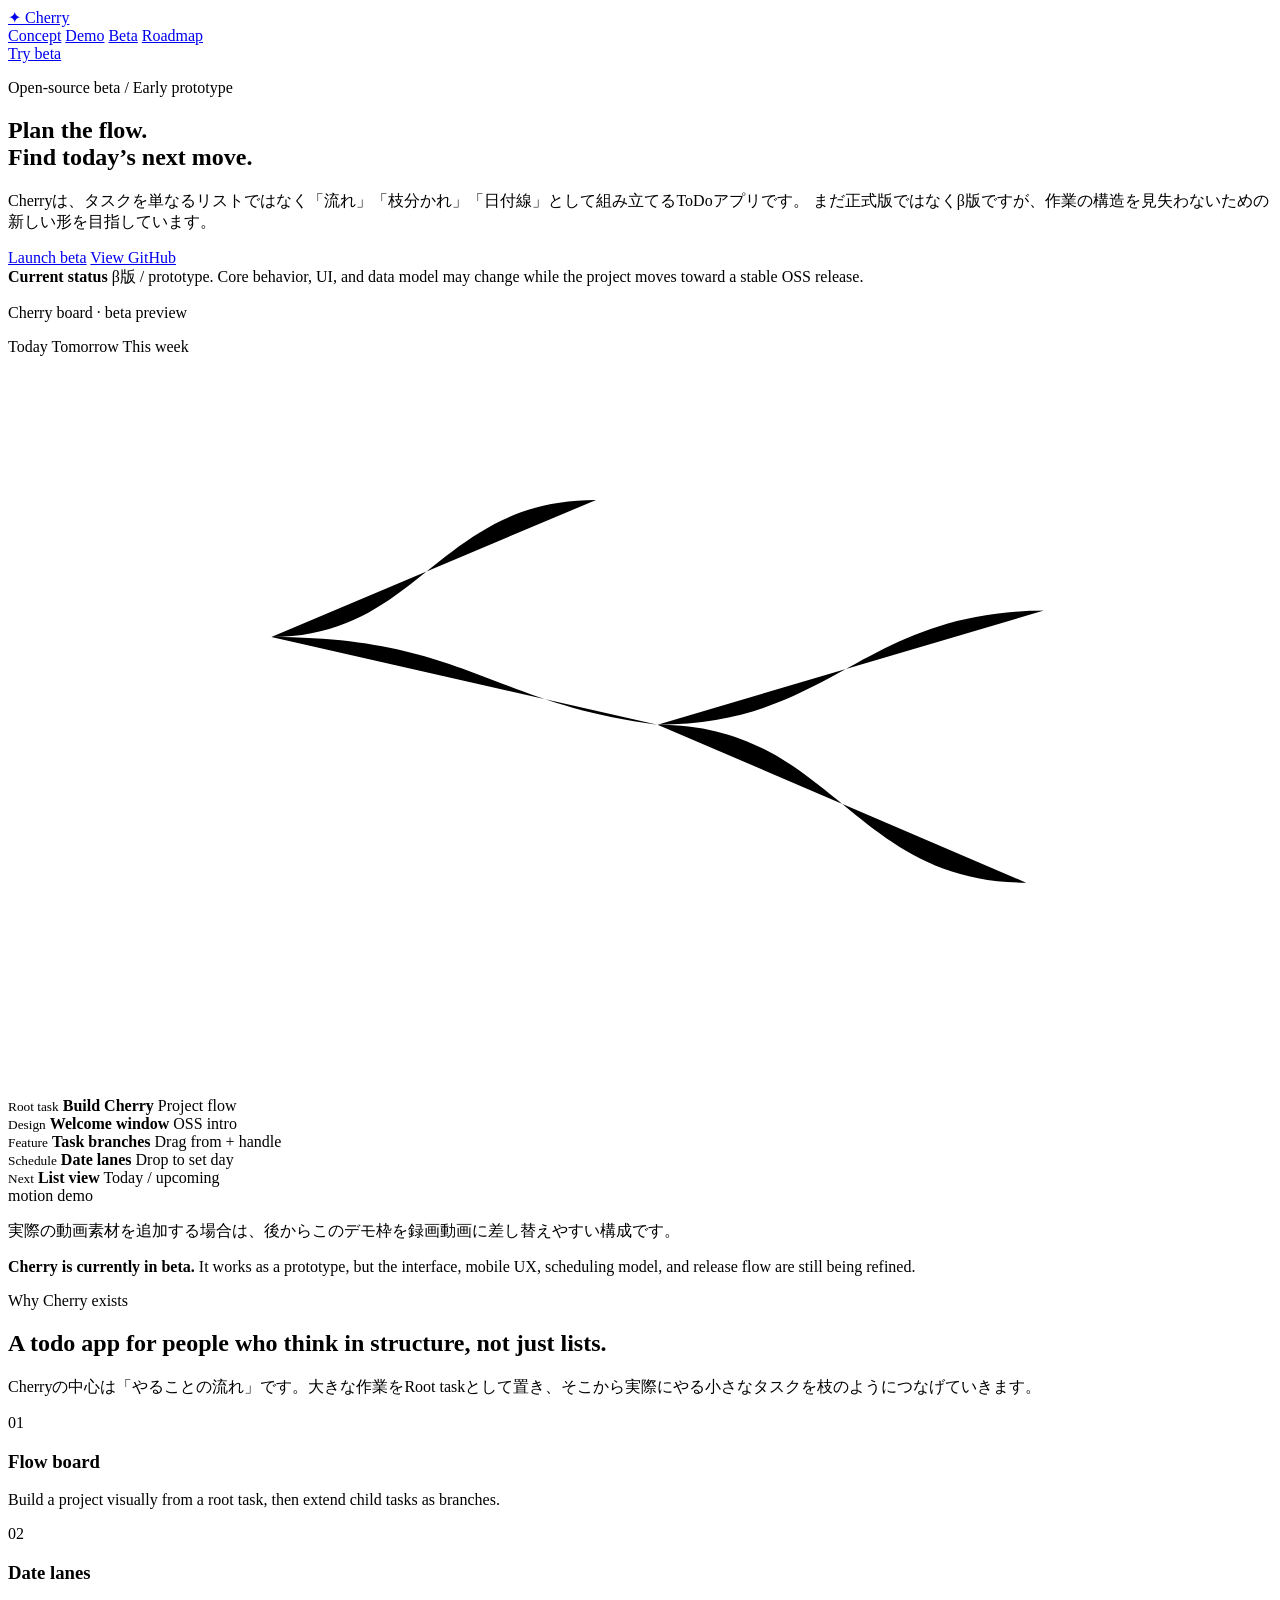
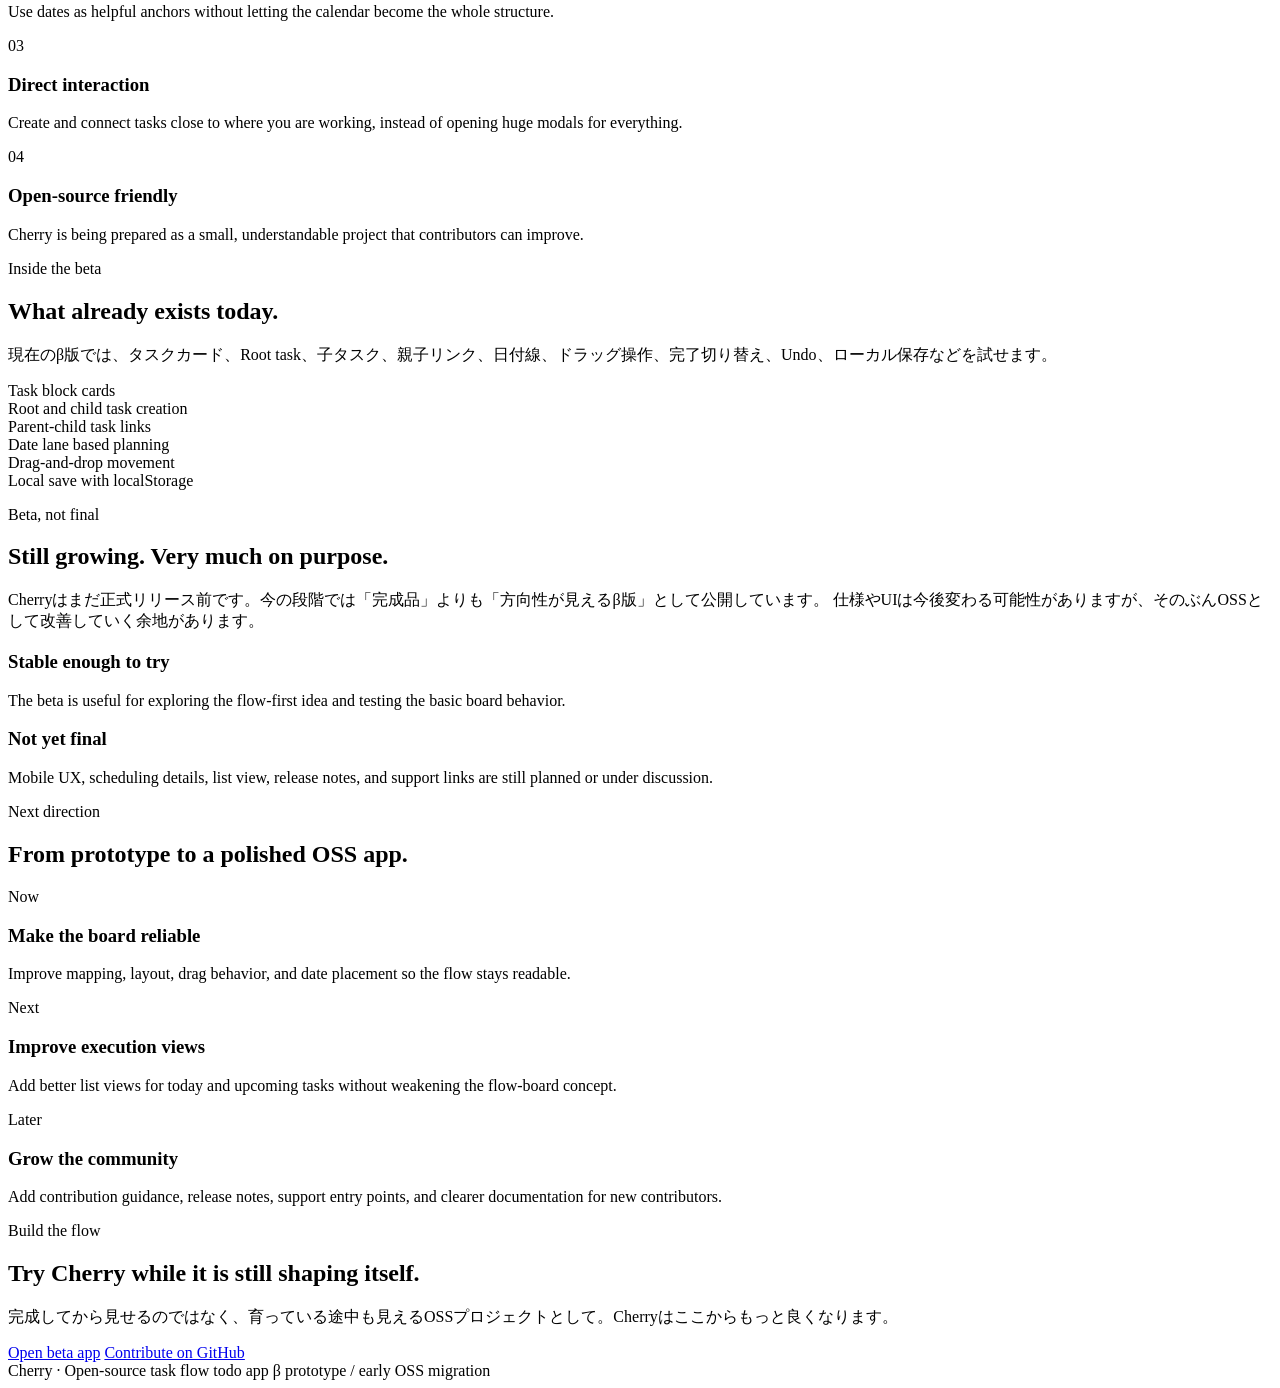
==== index.html @ 1b9fe9b5 "Add Cherry landing page" ====
<!doctype html>
<html lang="en">
  <head>
    <meta charset="utf-8" />
    <meta name="viewport" content="width=device-width, initial-scale=1" />
    <title>Cherry — Flow-first task planning</title>
    <meta
      name="description"
      content="Cherry is an open-source beta task flow todo app for organizing tasks as flows, branches, and schedules."
    />
    <meta name="theme-color" content="#0d0710" />
    <meta property="og:title" content="Cherry — Flow-first task planning" />
    <meta
      property="og:description"
      content="Build the flow of tasks, then find what to do today. Cherry is currently available as a beta prototype."
    />
    <meta property="og:type" content="website" />
    <link rel="preconnect" href="https://fonts.googleapis.com" />
    <link rel="preconnect" href="https://fonts.gstatic.com" crossorigin />
    <link
      href="https://fonts.googleapis.com/css2?family=Inter:wght@400;500;600;700;800&family=Noto+Sans+JP:wght@400;500;700;800&display=swap"
      rel="stylesheet"
    />
    <link rel="stylesheet" href="./styles.css" />
  </head>
  <body>
    <div class="site-shell">
      <div class="noise" aria-hidden="true"></div>
      <header class="site-header" data-header>
        <a class="brand" href="#top" aria-label="Cherry home">
          <span class="brand-mark" aria-hidden="true">✦</span>
          <span>Cherry</span>
        </a>
        <nav class="nav-links" aria-label="Primary navigation">
          <a href="#concept">Concept</a>
          <a href="#demo">Demo</a>
          <a href="#beta">Beta</a>
          <a href="#roadmap">Roadmap</a>
        </nav>
        <a class="header-cta" href="https://fugu0141.github.io/Cherry-ToDo/">Try beta</a>
      </header>

      <main id="top">
        <section class="hero section-grid" aria-labelledby="hero-title">
          <div class="hero-copy reveal">
            <p class="eyebrow"><span></span> Open-source beta / Early prototype</p>
            <h1 id="hero-title">Plan the flow.<br />Find today’s next move.</h1>
            <p class="hero-lead jp">
              Cherryは、タスクを単なるリストではなく「流れ」「枝分かれ」「日付線」として組み立てるToDoアプリです。
              まだ正式版ではなくβ版ですが、作業の構造を見失わないための新しい形を目指しています。
            </p>
            <div class="hero-actions">
              <a class="button primary" href="https://fugu0141.github.io/Cherry-ToDo/">Launch beta</a>
              <a class="button secondary" href="https://github.com/Fugu0141/Cherry-ToDo">View GitHub</a>
            </div>
            <div class="status-card" role="note">
              <strong>Current status</strong>
              <span>β版 / prototype. Core behavior, UI, and data model may change while the project moves toward a stable OSS release.</span>
            </div>
          </div>

          <div class="hero-visual reveal" id="demo" aria-label="Animated Cherry product demo preview">
            <div class="video-frame">
              <div class="frame-topbar">
                <span></span><span></span><span></span>
                <p>Cherry board · beta preview</p>
              </div>
              <div class="flow-canvas">
                <div class="date-lanes" aria-hidden="true">
                  <span>Today</span>
                  <span>Tomorrow</span>
                  <span>This week</span>
                </div>
                <svg class="branches" viewBox="0 0 720 420" aria-hidden="true">
                  <path class="branch branch-a" d="M150 160 C235 160 245 82 335 82" />
                  <path class="branch branch-b" d="M150 160 C260 160 275 198 370 210" />
                  <path class="branch branch-c" d="M370 210 C470 210 480 300 580 300" />
                  <path class="branch branch-d" d="M370 210 C470 210 485 146 590 145" />
                </svg>
                <article class="task-card root-card card-1">
                  <small>Root task</small>
                  <strong>Build Cherry</strong>
                  <span>Project flow</span>
                </article>
                <article class="task-card card-2">
                  <small>Design</small>
                  <strong>Welcome window</strong>
                  <span>OSS intro</span>
                </article>
                <article class="task-card card-3 is-active">
                  <small>Feature</small>
                  <strong>Task branches</strong>
                  <span>Drag from + handle</span>
                </article>
                <article class="task-card card-4">
                  <small>Schedule</small>
                  <strong>Date lanes</strong>
                  <span>Drop to set day</span>
                </article>
                <article class="task-card card-5">
                  <small>Next</small>
                  <strong>List view</strong>
                  <span>Today / upcoming</span>
                </article>
                <div class="cursor-dot" aria-hidden="true"></div>
                <div class="demo-badge">motion demo</div>
              </div>
            </div>
            <p class="visual-caption jp">
              実際の動画素材を追加する場合は、後からこのデモ枠を録画動画に差し替えやすい構成です。
            </p>
          </div>
        </section>

        <section class="beta-strip reveal" aria-label="Beta notice">
          <strong>Cherry is currently in beta.</strong>
          <span>
            It works as a prototype, but the interface, mobile UX, scheduling model, and release flow are still being refined.
          </span>
        </section>

        <section class="section-block" id="concept" aria-labelledby="concept-title">
          <div class="section-heading reveal">
            <p class="eyebrow"><span></span> Why Cherry exists</p>
            <h2 id="concept-title">A todo app for people who think in structure, not just lists.</h2>
            <p class="jp">
              Cherryの中心は「やることの流れ」です。大きな作業をRoot taskとして置き、そこから実際にやる小さなタスクを枝のようにつなげていきます。
            </p>
          </div>
          <div class="feature-grid">
            <article class="feature-card reveal">
              <div class="feature-icon">01</div>
              <h3>Flow board</h3>
              <p>Build a project visually from a root task, then extend child tasks as branches.</p>
            </article>
            <article class="feature-card reveal">
              <div class="feature-icon">02</div>
              <h3>Date lanes</h3>
              <p>Use dates as helpful anchors without letting the calendar become the whole structure.</p>
            </article>
            <article class="feature-card reveal">
              <div class="feature-icon">03</div>
              <h3>Direct interaction</h3>
              <p>Create and connect tasks close to where you are working, instead of opening huge modals for everything.</p>
            </article>
            <article class="feature-card reveal">
              <div class="feature-icon">04</div>
              <h3>Open-source friendly</h3>
              <p>Cherry is being prepared as a small, understandable project that contributors can improve.</p>
            </article>
          </div>
        </section>

        <section class="split-section section-block" aria-labelledby="inside-title">
          <div class="section-heading reveal">
            <p class="eyebrow"><span></span> Inside the beta</p>
            <h2 id="inside-title">What already exists today.</h2>
            <p class="jp">
              現在のβ版では、タスクカード、Root task、子タスク、親子リンク、日付線、ドラッグ操作、完了切り替え、Undo、ローカル保存などを試せます。
            </p>
          </div>
          <div class="capability-list reveal">
            <div><span></span> Task block cards</div>
            <div><span></span> Root and child task creation</div>
            <div><span></span> Parent-child task links</div>
            <div><span></span> Date lane based planning</div>
            <div><span></span> Drag-and-drop movement</div>
            <div><span></span> Local save with localStorage</div>
          </div>
        </section>

        <section class="beta-section section-block" id="beta" aria-labelledby="beta-title">
          <div class="beta-panel reveal">
            <p class="eyebrow"><span></span> Beta, not final</p>
            <h2 id="beta-title">Still growing. Very much on purpose.</h2>
            <p class="jp">
              Cherryはまだ正式リリース前です。今の段階では「完成品」よりも「方向性が見えるβ版」として公開しています。
              仕様やUIは今後変わる可能性がありますが、そのぶんOSSとして改善していく余地があります。
            </p>
          </div>
          <div class="beta-notes">
            <article class="note-card reveal">
              <h3>Stable enough to try</h3>
              <p>The beta is useful for exploring the flow-first idea and testing the basic board behavior.</p>
            </article>
            <article class="note-card reveal">
              <h3>Not yet final</h3>
              <p>Mobile UX, scheduling details, list view, release notes, and support links are still planned or under discussion.</p>
            </article>
          </div>
        </section>

        <section class="roadmap section-block" id="roadmap" aria-labelledby="roadmap-title">
          <div class="section-heading reveal">
            <p class="eyebrow"><span></span> Next direction</p>
            <h2 id="roadmap-title">From prototype to a polished OSS app.</h2>
          </div>
          <div class="timeline reveal">
            <div class="timeline-item">
              <span>Now</span>
              <h3>Make the board reliable</h3>
              <p>Improve mapping, layout, drag behavior, and date placement so the flow stays readable.</p>
            </div>
            <div class="timeline-item">
              <span>Next</span>
              <h3>Improve execution views</h3>
              <p>Add better list views for today and upcoming tasks without weakening the flow-board concept.</p>
            </div>
            <div class="timeline-item">
              <span>Later</span>
              <h3>Grow the community</h3>
              <p>Add contribution guidance, release notes, support entry points, and clearer documentation for new contributors.</p>
            </div>
          </div>
        </section>

        <section class="final-cta reveal" aria-labelledby="final-title">
          <p class="eyebrow"><span></span> Build the flow</p>
          <h2 id="final-title">Try Cherry while it is still shaping itself.</h2>
          <p class="jp">
            完成してから見せるのではなく、育っている途中も見えるOSSプロジェクトとして。Cherryはここからもっと良くなります。
          </p>
          <div class="hero-actions centered">
            <a class="button primary" href="https://fugu0141.github.io/Cherry-ToDo/">Open beta app</a>
            <a class="button secondary" href="https://github.com/Fugu0141/Cherry-ToDo">Contribute on GitHub</a>
          </div>
        </section>
      </main>

      <footer class="site-footer">
        <span>Cherry · Open-source task flow todo app</span>
        <span>β prototype / early OSS migration</span>
      </footer>
    </div>
    <script src="./script.js"></script>
  </body>
</html>
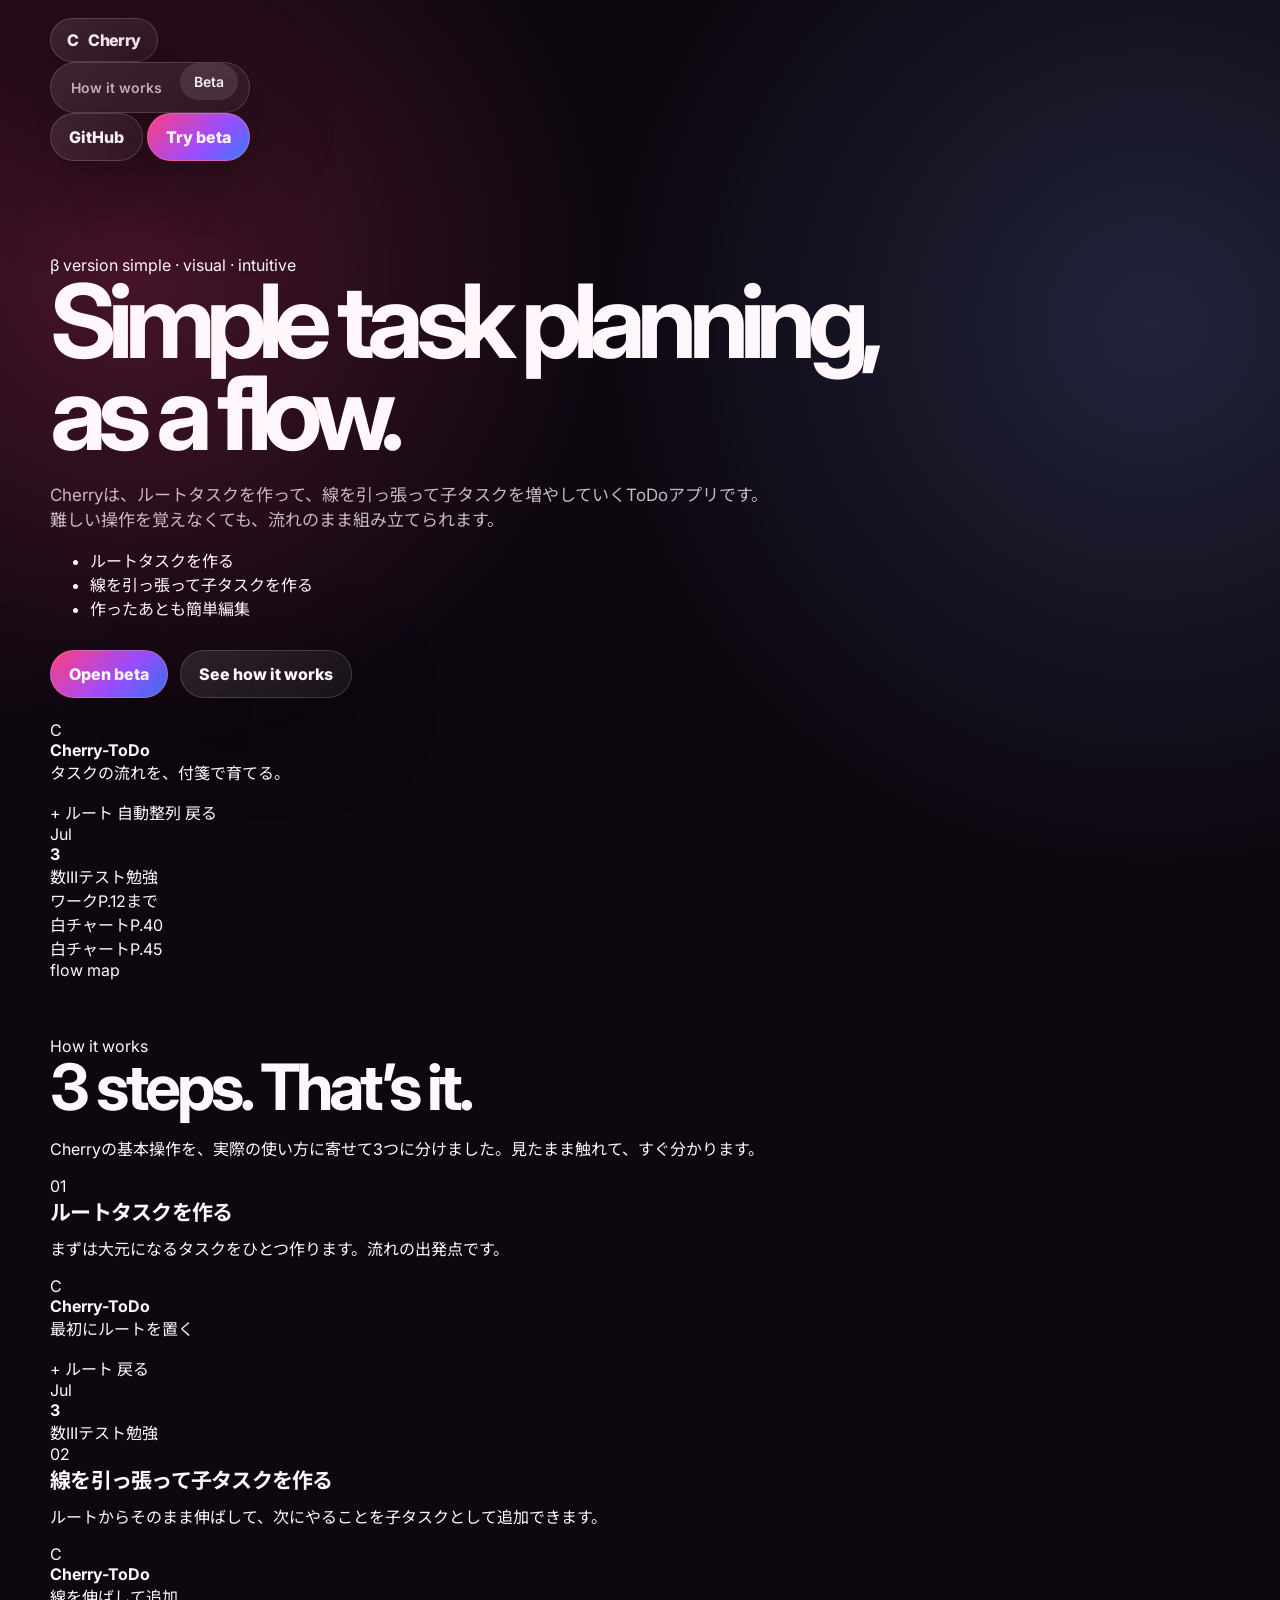
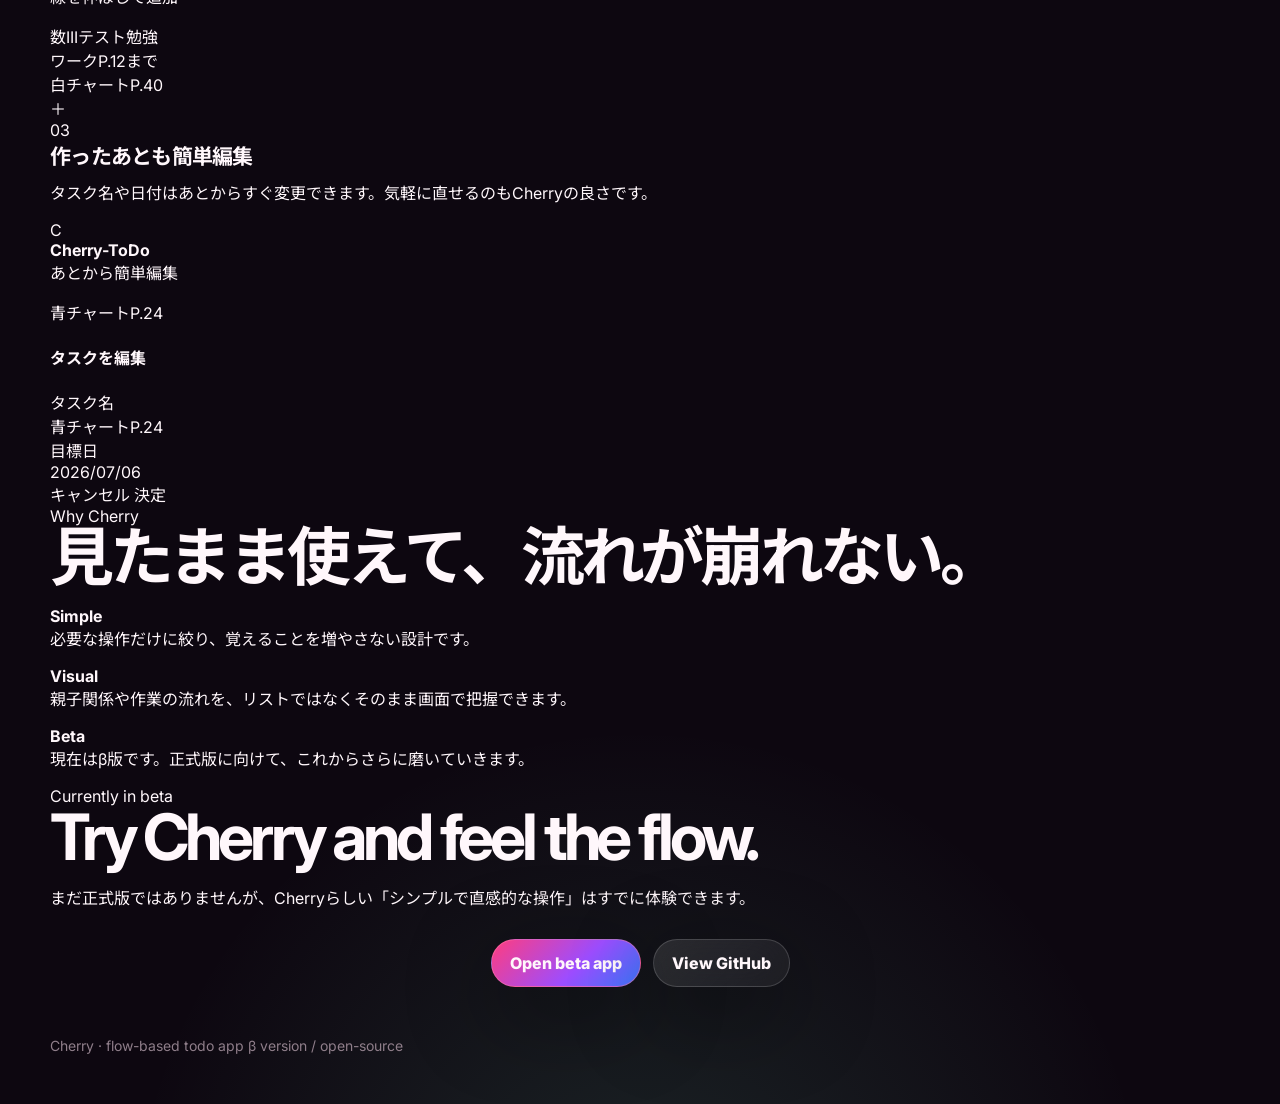
==== commit 8636a347: "Simplify Cherry landing page" ====
--- a/index.html
+++ b/index.html
@@ -1,18 +1,18 @@
 <!doctype html>
-<html lang="en">
+<html lang="ja">
   <head>
     <meta charset="utf-8" />
     <meta name="viewport" content="width=device-width, initial-scale=1" />
-    <title>Cherry — Flow-first task planning</title>
+    <title>Cherry — Simple flow-based todo</title>
     <meta
       name="description"
-      content="Cherry is an open-source beta task flow todo app for organizing tasks as flows, branches, and schedules."
+      content="Cherryは、ルートタスクから線を伸ばして子タスクを作れる、シンプルで直感的なフロー型ToDoアプリです。現在はβ版です。"
     />
-    <meta name="theme-color" content="#0d0710" />
-    <meta property="og:title" content="Cherry — Flow-first task planning" />
+    <meta name="theme-color" content="#f6f7fb" />
+    <meta property="og:title" content="Cherry — Simple flow-based todo" />
     <meta
       property="og:description"
-      content="Build the flow of tasks, then find what to do today. Cherry is currently available as a beta prototype."
+      content="Create a root task, pull a line to add child tasks, and edit everything easily. Cherry is currently in beta."
     />
     <meta property="og:type" content="website" />
     <link rel="preconnect" href="https://fonts.googleapis.com" />
@@ -24,214 +24,265 @@
     <link rel="stylesheet" href="./styles.css" />
   </head>
   <body>
-    <div class="site-shell">
-      <div class="noise" aria-hidden="true"></div>
-      <header class="site-header" data-header>
+    <header class="site-header" data-header>
+      <div class="container header-inner">
         <a class="brand" href="#top" aria-label="Cherry home">
-          <span class="brand-mark" aria-hidden="true">✦</span>
+          <span class="brand-icon">C</span>
           <span>Cherry</span>
         </a>
         <nav class="nav-links" aria-label="Primary navigation">
-          <a href="#concept">Concept</a>
-          <a href="#demo">Demo</a>
+          <a href="#how">How it works</a>
           <a href="#beta">Beta</a>
-          <a href="#roadmap">Roadmap</a>
         </nav>
-        <a class="header-cta" href="https://fugu0141.github.io/Cherry-ToDo/">Try beta</a>
-      </header>
-
-      <main id="top">
-        <section class="hero section-grid" aria-labelledby="hero-title">
+        <div class="header-actions">
+          <a class="button ghost small" href="https://github.com/Fugu0141/Cherry-ToDo">GitHub</a>
+          <a class="button primary small" href="https://fugu0141.github.io/Cherry-ToDo/">Try beta</a>
+        </div>
+      </div>
+    </header>
+
+    <main id="top">
+      <section class="hero">
+        <div class="container hero-grid">
           <div class="hero-copy reveal">
-            <p class="eyebrow"><span></span> Open-source beta / Early prototype</p>
-            <h1 id="hero-title">Plan the flow.<br />Find today’s next move.</h1>
-            <p class="hero-lead jp">
-              Cherryは、タスクを単なるリストではなく「流れ」「枝分かれ」「日付線」として組み立てるToDoアプリです。
-              まだ正式版ではなくβ版ですが、作業の構造を見失わないための新しい形を目指しています。
+            <div class="eyebrow-row">
+              <span class="pill beta-pill">β version</span>
+              <span class="eyebrow-text">simple · visual · intuitive</span>
+            </div>
+            <h1>Simple task planning,<br />as a flow.</h1>
+            <p class="hero-lead">
+              Cherryは、ルートタスクを作って、線を引っ張って子タスクを増やしていくToDoアプリです。<br />
+              難しい操作を覚えなくても、流れのまま組み立てられます。
             </p>
+            <ul class="hero-points">
+              <li>ルートタスクを作る</li>
+              <li>線を引っ張って子タスクを作る</li>
+              <li>作ったあとも簡単編集</li>
+            </ul>
             <div class="hero-actions">
-              <a class="button primary" href="https://fugu0141.github.io/Cherry-ToDo/">Launch beta</a>
-              <a class="button secondary" href="https://github.com/Fugu0141/Cherry-ToDo">View GitHub</a>
-            </div>
-            <div class="status-card" role="note">
-              <strong>Current status</strong>
-              <span>β版 / prototype. Core behavior, UI, and data model may change while the project moves toward a stable OSS release.</span>
-            </div>
-          </div>
-
-          <div class="hero-visual reveal" id="demo" aria-label="Animated Cherry product demo preview">
-            <div class="video-frame">
-              <div class="frame-topbar">
-                <span></span><span></span><span></span>
-                <p>Cherry board · beta preview</p>
-              </div>
-              <div class="flow-canvas">
-                <div class="date-lanes" aria-hidden="true">
-                  <span>Today</span>
-                  <span>Tomorrow</span>
-                  <span>This week</span>
-                </div>
-                <svg class="branches" viewBox="0 0 720 420" aria-hidden="true">
-                  <path class="branch branch-a" d="M150 160 C235 160 245 82 335 82" />
-                  <path class="branch branch-b" d="M150 160 C260 160 275 198 370 210" />
-                  <path class="branch branch-c" d="M370 210 C470 210 480 300 580 300" />
-                  <path class="branch branch-d" d="M370 210 C470 210 485 146 590 145" />
-                </svg>
-                <article class="task-card root-card card-1">
-                  <small>Root task</small>
-                  <strong>Build Cherry</strong>
-                  <span>Project flow</span>
-                </article>
-                <article class="task-card card-2">
-                  <small>Design</small>
-                  <strong>Welcome window</strong>
-                  <span>OSS intro</span>
-                </article>
-                <article class="task-card card-3 is-active">
-                  <small>Feature</small>
-                  <strong>Task branches</strong>
-                  <span>Drag from + handle</span>
-                </article>
-                <article class="task-card card-4">
-                  <small>Schedule</small>
-                  <strong>Date lanes</strong>
-                  <span>Drop to set day</span>
-                </article>
-                <article class="task-card card-5">
-                  <small>Next</small>
-                  <strong>List view</strong>
-                  <span>Today / upcoming</span>
-                </article>
-                <div class="cursor-dot" aria-hidden="true"></div>
-                <div class="demo-badge">motion demo</div>
-              </div>
-            </div>
-            <p class="visual-caption jp">
-              実際の動画素材を追加する場合は、後からこのデモ枠を録画動画に差し替えやすい構成です。
+              <a class="button primary" href="https://fugu0141.github.io/Cherry-ToDo/">Open beta</a>
+              <a class="button ghost" href="#how">See how it works</a>
+            </div>
+          </div>
+
+          <div class="hero-preview reveal">
+            <div class="phone phone-large">
+              <div class="app-window">
+                <div class="app-head">
+                  <div class="app-title">
+                    <span class="app-icon">C</span>
+                    <div>
+                      <strong>Cherry-ToDo</strong>
+                      <p>タスクの流れを、付箋で育てる。</p>
+                    </div>
+                  </div>
+                  <div class="chip-row">
+                    <span class="chip">+ ルート</span>
+                    <span class="chip">自動整列</span>
+                    <span class="chip">戻る</span>
+                  </div>
+                </div>
+                <div class="board board-hero">
+                  <div class="day-tag">Jul<br /><strong>3</strong></div>
+                  <div class="lane lane-top"></div>
+                  <div class="lane lane-bottom"></div>
+                  <div class="task root-task task-a">
+                    <span class="bar"></span>
+                    <span class="label">数IIIテスト勉強</span>
+                  </div>
+                  <div class="task task-b">
+                    <span class="bar"></span>
+                    <span class="label">ワークP.12まで</span>
+                  </div>
+                  <div class="task task-c">
+                    <span class="label">白チャートP.40</span>
+                  </div>
+                  <div class="task task-d">
+                    <span class="label">白チャートP.45</span>
+                  </div>
+                  <div class="connector connector-main"></div>
+                  <div class="connector connector-branch"></div>
+                  <div class="mini-map">flow map</div>
+                </div>
+              </div>
+            </div>
+          </div>
+        </div>
+      </section>
+
+      <section class="steps" id="how">
+        <div class="container">
+          <div class="section-head reveal">
+            <span class="section-kicker">How it works</span>
+            <h2>3 steps. That’s it.</h2>
+            <p>
+              Cherryの基本操作を、実際の使い方に寄せて3つに分けました。見たまま触れて、すぐ分かります。
             </p>
           </div>
-        </section>
-
-        <section class="beta-strip reveal" aria-label="Beta notice">
-          <strong>Cherry is currently in beta.</strong>
-          <span>
-            It works as a prototype, but the interface, mobile UX, scheduling model, and release flow are still being refined.
-          </span>
-        </section>
-
-        <section class="section-block" id="concept" aria-labelledby="concept-title">
-          <div class="section-heading reveal">
-            <p class="eyebrow"><span></span> Why Cherry exists</p>
-            <h2 id="concept-title">A todo app for people who think in structure, not just lists.</h2>
-            <p class="jp">
-              Cherryの中心は「やることの流れ」です。大きな作業をRoot taskとして置き、そこから実際にやる小さなタスクを枝のようにつなげていきます。
+
+          <div class="step-grid">
+            <article class="step-card reveal">
+              <div class="step-meta">
+                <span class="step-number">01</span>
+                <h3>ルートタスクを作る</h3>
+                <p>まずは大元になるタスクをひとつ作ります。流れの出発点です。</p>
+              </div>
+              <div class="phone step-phone">
+                <div class="app-window">
+                  <div class="app-head compact">
+                    <div class="app-title small">
+                      <span class="app-icon">C</span>
+                      <div>
+                        <strong>Cherry-ToDo</strong>
+                        <p>最初にルートを置く</p>
+                      </div>
+                    </div>
+                    <div class="chip-row two">
+                      <span class="chip strong">+ ルート</span>
+                      <span class="chip">戻る</span>
+                    </div>
+                  </div>
+                  <div class="board board-step board-step-1">
+                    <div class="day-tag">Jul<br /><strong>3</strong></div>
+                    <div class="lane lane-top"></div>
+                    <div class="task root-task center-task">
+                      <span class="bar"></span>
+                      <span class="label">数IIIテスト勉強</span>
+                    </div>
+                  </div>
+                </div>
+              </div>
+            </article>
+
+            <article class="step-card reveal">
+              <div class="step-meta">
+                <span class="step-number">02</span>
+                <h3>線を引っ張って子タスクを作る</h3>
+                <p>ルートからそのまま伸ばして、次にやることを子タスクとして追加できます。</p>
+              </div>
+              <div class="phone step-phone">
+                <div class="app-window">
+                  <div class="app-head compact">
+                    <div class="app-title small">
+                      <span class="app-icon">C</span>
+                      <div>
+                        <strong>Cherry-ToDo</strong>
+                        <p>線を伸ばして追加</p>
+                      </div>
+                    </div>
+                  </div>
+                  <div class="board board-step board-step-2">
+                    <div class="lane lane-top"></div>
+                    <div class="lane lane-bottom"></div>
+                    <div class="task root-task root-left">
+                      <span class="bar"></span>
+                      <span class="label">数IIIテスト勉強</span>
+                    </div>
+                    <div class="task child-mid">
+                      <span class="bar"></span>
+                      <span class="label">ワークP.12まで</span>
+                    </div>
+                    <div class="task child-right">
+                      <span class="label">白チャートP.40</span>
+                    </div>
+                    <div class="connector drag-line"></div>
+                    <div class="connector child-line"></div>
+                    <span class="floating-plus">＋</span>
+                  </div>
+                </div>
+              </div>
+            </article>
+
+            <article class="step-card reveal">
+              <div class="step-meta">
+                <span class="step-number">03</span>
+                <h3>作ったあとも簡単編集</h3>
+                <p>タスク名や日付はあとからすぐ変更できます。気軽に直せるのもCherryの良さです。</p>
+              </div>
+              <div class="phone step-phone">
+                <div class="app-window">
+                  <div class="app-head compact">
+                    <div class="app-title small">
+                      <span class="app-icon">C</span>
+                      <div>
+                        <strong>Cherry-ToDo</strong>
+                        <p>あとから簡単編集</p>
+                      </div>
+                    </div>
+                  </div>
+                  <div class="board board-step board-step-3">
+                    <div class="lane lane-top"></div>
+                    <div class="task edit-source">
+                      <span class="label">青チャートP.24</span>
+                    </div>
+                    <div class="edit-modal">
+                      <h4>タスクを編集</h4>
+                      <label>タスク名</label>
+                      <div class="field active">青チャートP.24</div>
+                      <label>目標日</label>
+                      <div class="field">2026/07/06</div>
+                      <div class="modal-actions">
+                        <span class="modal-btn muted">キャンセル</span>
+                        <span class="modal-btn">決定</span>
+                      </div>
+                    </div>
+                  </div>
+                </div>
+              </div>
+            </article>
+          </div>
+        </div>
+      </section>
+
+      <section class="simple-points" id="beta">
+        <div class="container reveal">
+          <div class="simple-card">
+            <div>
+              <span class="section-kicker">Why Cherry</span>
+              <h2>見たまま使えて、流れが崩れない。</h2>
+            </div>
+            <div class="simple-list">
+              <div>
+                <strong>Simple</strong>
+                <p>必要な操作だけに絞り、覚えることを増やさない設計です。</p>
+              </div>
+              <div>
+                <strong>Visual</strong>
+                <p>親子関係や作業の流れを、リストではなくそのまま画面で把握できます。</p>
+              </div>
+              <div>
+                <strong>Beta</strong>
+                <p>現在はβ版です。正式版に向けて、これからさらに磨いていきます。</p>
+              </div>
+            </div>
+          </div>
+        </div>
+      </section>
+
+      <section class="cta-section">
+        <div class="container reveal">
+          <div class="cta-box">
+            <span class="pill beta-pill">Currently in beta</span>
+            <h2>Try Cherry and feel the flow.</h2>
+            <p>
+              まだ正式版ではありませんが、Cherryらしい「シンプルで直感的な操作」はすでに体験できます。
             </p>
-          </div>
-          <div class="feature-grid">
-            <article class="feature-card reveal">
-              <div class="feature-icon">01</div>
-              <h3>Flow board</h3>
-              <p>Build a project visually from a root task, then extend child tasks as branches.</p>
-            </article>
-            <article class="feature-card reveal">
-              <div class="feature-icon">02</div>
-              <h3>Date lanes</h3>
-              <p>Use dates as helpful anchors without letting the calendar become the whole structure.</p>
-            </article>
-            <article class="feature-card reveal">
-              <div class="feature-icon">03</div>
-              <h3>Direct interaction</h3>
-              <p>Create and connect tasks close to where you are working, instead of opening huge modals for everything.</p>
-            </article>
-            <article class="feature-card reveal">
-              <div class="feature-icon">04</div>
-              <h3>Open-source friendly</h3>
-              <p>Cherry is being prepared as a small, understandable project that contributors can improve.</p>
-            </article>
-          </div>
-        </section>
-
-        <section class="split-section section-block" aria-labelledby="inside-title">
-          <div class="section-heading reveal">
-            <p class="eyebrow"><span></span> Inside the beta</p>
-            <h2 id="inside-title">What already exists today.</h2>
-            <p class="jp">
-              現在のβ版では、タスクカード、Root task、子タスク、親子リンク、日付線、ドラッグ操作、完了切り替え、Undo、ローカル保存などを試せます。
-            </p>
-          </div>
-          <div class="capability-list reveal">
-            <div><span></span> Task block cards</div>
-            <div><span></span> Root and child task creation</div>
-            <div><span></span> Parent-child task links</div>
-            <div><span></span> Date lane based planning</div>
-            <div><span></span> Drag-and-drop movement</div>
-            <div><span></span> Local save with localStorage</div>
-          </div>
-        </section>
-
-        <section class="beta-section section-block" id="beta" aria-labelledby="beta-title">
-          <div class="beta-panel reveal">
-            <p class="eyebrow"><span></span> Beta, not final</p>
-            <h2 id="beta-title">Still growing. Very much on purpose.</h2>
-            <p class="jp">
-              Cherryはまだ正式リリース前です。今の段階では「完成品」よりも「方向性が見えるβ版」として公開しています。
-              仕様やUIは今後変わる可能性がありますが、そのぶんOSSとして改善していく余地があります。
-            </p>
-          </div>
-          <div class="beta-notes">
-            <article class="note-card reveal">
-              <h3>Stable enough to try</h3>
-              <p>The beta is useful for exploring the flow-first idea and testing the basic board behavior.</p>
-            </article>
-            <article class="note-card reveal">
-              <h3>Not yet final</h3>
-              <p>Mobile UX, scheduling details, list view, release notes, and support links are still planned or under discussion.</p>
-            </article>
-          </div>
-        </section>
-
-        <section class="roadmap section-block" id="roadmap" aria-labelledby="roadmap-title">
-          <div class="section-heading reveal">
-            <p class="eyebrow"><span></span> Next direction</p>
-            <h2 id="roadmap-title">From prototype to a polished OSS app.</h2>
-          </div>
-          <div class="timeline reveal">
-            <div class="timeline-item">
-              <span>Now</span>
-              <h3>Make the board reliable</h3>
-              <p>Improve mapping, layout, drag behavior, and date placement so the flow stays readable.</p>
-            </div>
-            <div class="timeline-item">
-              <span>Next</span>
-              <h3>Improve execution views</h3>
-              <p>Add better list views for today and upcoming tasks without weakening the flow-board concept.</p>
-            </div>
-            <div class="timeline-item">
-              <span>Later</span>
-              <h3>Grow the community</h3>
-              <p>Add contribution guidance, release notes, support entry points, and clearer documentation for new contributors.</p>
-            </div>
-          </div>
-        </section>
-
-        <section class="final-cta reveal" aria-labelledby="final-title">
-          <p class="eyebrow"><span></span> Build the flow</p>
-          <h2 id="final-title">Try Cherry while it is still shaping itself.</h2>
-          <p class="jp">
-            完成してから見せるのではなく、育っている途中も見えるOSSプロジェクトとして。Cherryはここからもっと良くなります。
-          </p>
-          <div class="hero-actions centered">
-            <a class="button primary" href="https://fugu0141.github.io/Cherry-ToDo/">Open beta app</a>
-            <a class="button secondary" href="https://github.com/Fugu0141/Cherry-ToDo">Contribute on GitHub</a>
-          </div>
-        </section>
-      </main>
-
-      <footer class="site-footer">
-        <span>Cherry · Open-source task flow todo app</span>
-        <span>β prototype / early OSS migration</span>
-      </footer>
-    </div>
+            <div class="hero-actions centered">
+              <a class="button primary" href="https://fugu0141.github.io/Cherry-ToDo/">Open beta app</a>
+              <a class="button ghost" href="https://github.com/Fugu0141/Cherry-ToDo">View GitHub</a>
+            </div>
+          </div>
+        </div>
+      </section>
+    </main>
+
+    <footer class="site-footer">
+      <div class="container footer-inner">
+        <span>Cherry · flow-based todo app</span>
+        <span>β version / open-source</span>
+      </div>
+    </footer>
+
     <script src="./script.js"></script>
   </body>
 </html>
--- a/styles.css
+++ b/styles.css
@@ -0,0 +1,827 @@
+:root {
+  --bg: #0d0710;
+  --bg-soft: #150b19;
+  --panel: rgba(255, 255, 255, 0.075);
+  --panel-strong: rgba(255, 255, 255, 0.12);
+  --border: rgba(255, 255, 255, 0.16);
+  --text: #fff7fb;
+  --muted: #c9b8c3;
+  --soft: #8f7e8a;
+  --cherry: #ff3d7f;
+  --cherry-2: #ff7aa8;
+  --stem: #87f1c6;
+  --blue: #7aa7ff;
+  --shadow: 0 24px 90px rgba(0, 0, 0, 0.48);
+  color-scheme: dark;
+}
+
+* {
+  box-sizing: border-box;
+}
+
+html {
+  scroll-behavior: smooth;
+}
+
+body {
+  margin: 0;
+  min-height: 100vh;
+  font-family: Inter, "Noto Sans JP", system-ui, -apple-system, BlinkMacSystemFont, "Segoe UI", sans-serif;
+  background:
+    radial-gradient(circle at 10% 10%, rgba(255, 61, 127, 0.24), transparent 30rem),
+    radial-gradient(circle at 90% 12%, rgba(122, 167, 255, 0.18), transparent 34rem),
+    radial-gradient(circle at 50% 105%, rgba(135, 241, 198, 0.13), transparent 32rem),
+    var(--bg);
+  color: var(--text);
+  overflow-x: hidden;
+}
+
+a {
+  color: inherit;
+  text-decoration: none;
+}
+
+button,
+a {
+  -webkit-tap-highlight-color: transparent;
+}
+
+.site-shell {
+  position: relative;
+  isolation: isolate;
+  min-height: 100vh;
+}
+
+.noise {
+  position: fixed;
+  inset: 0;
+  pointer-events: none;
+  opacity: 0.32;
+  z-index: -1;
+  background-image: linear-gradient(rgba(255, 255, 255, 0.045) 1px, transparent 1px),
+    linear-gradient(90deg, rgba(255, 255, 255, 0.035) 1px, transparent 1px);
+  background-size: 72px 72px;
+  mask-image: linear-gradient(to bottom, black, transparent 78%);
+}
+
+.site-header {
+  position: sticky;
+  top: 0;
+  z-index: 20;
+  display: flex;
+  align-items: center;
+  justify-content: space-between;
+  gap: 24px;
+  width: min(1180px, calc(100% - 40px));
+  margin: 0 auto;
+  padding: 18px 0;
+  transition: transform 220ms ease, background 220ms ease;
+}
+
+.site-header::before {
+  content: "";
+  position: absolute;
+  inset: 8px -18px;
+  border: 1px solid transparent;
+  border-radius: 999px;
+  background: transparent;
+  backdrop-filter: blur(0);
+  z-index: -1;
+  transition: 220ms ease;
+}
+
+.site-header.is-scrolled::before {
+  border-color: var(--border);
+  background: rgba(13, 7, 16, 0.68);
+  backdrop-filter: blur(18px);
+}
+
+.brand,
+.nav-links,
+.header-cta,
+.button,
+.status-card,
+.beta-strip,
+.feature-card,
+.note-card,
+.timeline,
+.video-frame,
+.final-cta,
+.beta-panel,
+.capability-list {
+  border: 1px solid var(--border);
+  background: linear-gradient(135deg, rgba(255, 255, 255, 0.1), rgba(255, 255, 255, 0.045));
+  box-shadow: var(--shadow);
+  backdrop-filter: blur(22px);
+}
+
+.brand {
+  display: inline-flex;
+  align-items: center;
+  gap: 10px;
+  padding: 11px 16px;
+  border-radius: 999px;
+  font-weight: 800;
+  letter-spacing: -0.04em;
+}
+
+.brand-mark {
+  display: grid;
+  place-items: center;
+  width: 26px;
+  height: 26px;
+  border-radius: 50%;
+  background: radial-gradient(circle at 35% 25%, #fff, var(--cherry-2) 24%, var(--cherry) 66%, #8b1438);
+  color: white;
+  font-size: 12px;
+}
+
+.nav-links {
+  display: flex;
+  gap: 4px;
+  padding: 6px;
+  border-radius: 999px;
+}
+
+.nav-links a {
+  padding: 10px 14px;
+  border-radius: 999px;
+  color: var(--muted);
+  font-size: 14px;
+  font-weight: 600;
+  transition: 180ms ease;
+}
+
+.nav-links a:hover,
+.nav-links a.is-active {
+  color: var(--text);
+  background: rgba(255, 255, 255, 0.11);
+}
+
+.header-cta {
+  padding: 11px 16px;
+  border-radius: 999px;
+  color: var(--text);
+  font-size: 14px;
+  font-weight: 800;
+  background: linear-gradient(135deg, rgba(255, 61, 127, 0.8), rgba(255, 122, 168, 0.32));
+}
+
+main {
+  width: min(1180px, calc(100% - 40px));
+  margin: 0 auto;
+}
+
+.section-grid {
+  display: grid;
+  grid-template-columns: minmax(0, 0.9fr) minmax(420px, 1.1fr);
+  gap: 44px;
+  align-items: center;
+}
+
+.hero {
+  min-height: calc(100vh - 76px);
+  padding: 76px 0 56px;
+}
+
+.eyebrow {
+  display: inline-flex;
+  align-items: center;
+  gap: 10px;
+  margin: 0 0 18px;
+  color: var(--cherry-2);
+  font-size: 12px;
+  font-weight: 800;
+  letter-spacing: 0.18em;
+  text-transform: uppercase;
+}
+
+.eyebrow span {
+  width: 28px;
+  height: 2px;
+  border-radius: 999px;
+  background: linear-gradient(90deg, var(--cherry), var(--stem));
+}
+
+h1,
+h2,
+h3,
+p {
+  margin-top: 0;
+}
+
+h1 {
+  margin-bottom: 22px;
+  font-size: clamp(54px, 8vw, 108px);
+  line-height: 0.9;
+  letter-spacing: -0.085em;
+  text-wrap: balance;
+}
+
+h2 {
+  margin-bottom: 18px;
+  font-size: clamp(34px, 5vw, 68px);
+  line-height: 0.96;
+  letter-spacing: -0.065em;
+  text-wrap: balance;
+}
+
+h3 {
+  margin-bottom: 10px;
+  font-size: 21px;
+  letter-spacing: -0.035em;
+}
+
+.jp {
+  line-height: 1.9;
+}
+
+.hero-lead,
+.section-heading p,
+.beta-panel p,
+.final-cta p {
+  max-width: 720px;
+  color: var(--muted);
+  font-size: 17px;
+}
+
+.hero-actions {
+  display: flex;
+  flex-wrap: wrap;
+  gap: 12px;
+  margin: 30px 0 22px;
+}
+
+.hero-actions.centered {
+  justify-content: center;
+}
+
+.button {
+  display: inline-flex;
+  align-items: center;
+  justify-content: center;
+  min-height: 48px;
+  padding: 0 18px;
+  border-radius: 999px;
+  font-weight: 800;
+  transition: transform 180ms ease, border-color 180ms ease, background 180ms ease;
+}
+
+.button:hover,
+.header-cta:hover {
+  transform: translateY(-2px);
+}
+
+.button.primary {
+  border-color: rgba(255, 122, 168, 0.5);
+  background: linear-gradient(135deg, var(--cherry), #9d4dff 58%, #3c78ff);
+}
+
+.button.secondary {
+  color: var(--muted);
+}
+
+.status-card {
+  display: grid;
+  gap: 5px;
+  max-width: 600px;
+  padding: 16px 18px;
+  border-radius: 24px;
+}
+
+.status-card strong {
+  color: var(--text);
+}
+
+.status-card span {
+  color: var(--muted);
+  line-height: 1.55;
+}
+
+.hero-visual {
+  position: relative;
+}
+
+.video-frame {
+  position: relative;
+  overflow: hidden;
+  border-radius: 34px;
+  aspect-ratio: 1.3 / 1;
+}
+
+.video-frame::before {
+  content: "";
+  position: absolute;
+  inset: -40%;
+  background:
+    conic-gradient(from 180deg, transparent, rgba(255, 61, 127, 0.28), transparent 28%, rgba(135, 241, 198, 0.22), transparent 52%, rgba(122, 167, 255, 0.24), transparent),
+    radial-gradient(circle at 45% 45%, rgba(255, 255, 255, 0.12), transparent 34%);
+  animation: orbit 11s linear infinite;
+}
+
+.frame-topbar {
+  position: relative;
+  z-index: 2;
+  display: flex;
+  align-items: center;
+  gap: 8px;
+  padding: 16px 18px;
+  border-bottom: 1px solid rgba(255, 255, 255, 0.13);
+  background: rgba(10, 5, 13, 0.42);
+}
+
+.frame-topbar span {
+  width: 11px;
+  height: 11px;
+  border-radius: 50%;
+  background: rgba(255, 255, 255, 0.28);
+}
+
+.frame-topbar span:first-child {
+  background: var(--cherry);
+}
+
+.frame-topbar p {
+  margin: 0 0 0 8px;
+  color: var(--muted);
+  font-size: 13px;
+  font-weight: 700;
+}
+
+.flow-canvas {
+  position: absolute;
+  inset: 50px 0 0;
+  overflow: hidden;
+  background:
+    linear-gradient(90deg, rgba(255, 255, 255, 0.075) 1px, transparent 1px),
+    radial-gradient(circle at 18% 24%, rgba(255, 61, 127, 0.2), transparent 24%),
+    radial-gradient(circle at 76% 72%, rgba(122, 167, 255, 0.16), transparent 32%);
+  background-size: 33.33% 100%, auto, auto;
+}
+
+.date-lanes {
+  position: absolute;
+  inset: 0;
+  display: grid;
+  grid-template-columns: repeat(3, 1fr);
+  color: rgba(255, 255, 255, 0.32);
+  font-size: 12px;
+  font-weight: 800;
+  text-transform: uppercase;
+  letter-spacing: 0.14em;
+}
+
+.date-lanes span {
+  padding: 18px 20px;
+}
+
+.branches {
+  position: absolute;
+  inset: 0;
+  width: 100%;
+  height: 100%;
+  fill: none;
+  stroke-linecap: round;
+  stroke-width: 5;
+  opacity: 0.76;
+}
+
+.branch {
+  stroke: url(#unused);
+  stroke: rgba(135, 241, 198, 0.72);
+  stroke-dasharray: 12 16;
+  animation: flowLine 3.6s linear infinite;
+}
+
+.branch-b,
+.branch-c {
+  stroke: rgba(255, 122, 168, 0.76);
+}
+
+.branch-d {
+  stroke: rgba(122, 167, 255, 0.76);
+}
+
+.task-card {
+  position: absolute;
+  width: 170px;
+  padding: 15px 16px;
+  border: 1px solid rgba(255, 255, 255, 0.18);
+  border-radius: 22px;
+  background: rgba(17, 9, 22, 0.76);
+  box-shadow: 0 18px 50px rgba(0, 0, 0, 0.34);
+  backdrop-filter: blur(18px);
+  animation: cardFloat 5s ease-in-out infinite;
+}
+
+.task-card small,
+.task-card span {
+  display: block;
+  color: var(--soft);
+  font-size: 12px;
+  font-weight: 800;
+}
+
+.task-card strong {
+  display: block;
+  margin: 7px 0 4px;
+  font-size: 17px;
+  line-height: 1.2;
+  letter-spacing: -0.035em;
+}
+
+.root-card {
+  border-color: rgba(255, 61, 127, 0.52);
+  background: linear-gradient(135deg, rgba(255, 61, 127, 0.32), rgba(17, 9, 22, 0.82));
+}
+
+.is-active {
+  border-color: rgba(135, 241, 198, 0.62);
+  transform: translateY(-6px);
+}
+
+.card-1 { left: 5%; top: 28%; }
+.card-2 { left: 43%; top: 8%; animation-delay: 0.2s; }
+.card-3 { left: 48%; top: 42%; animation-delay: 0.4s; }
+.card-4 { right: 4%; top: 63%; animation-delay: 0.6s; }
+.card-5 { right: 3%; top: 25%; animation-delay: 0.8s; }
+
+.cursor-dot {
+  position: absolute;
+  left: 18%;
+  top: 48%;
+  width: 18px;
+  height: 18px;
+  border: 3px solid white;
+  border-radius: 50%;
+  box-shadow: 0 0 0 10px rgba(255, 255, 255, 0.08), 0 0 36px rgba(255, 61, 127, 0.7);
+  animation: cursorMove 5.8s ease-in-out infinite;
+}
+
+.demo-badge {
+  position: absolute;
+  right: 18px;
+  bottom: 18px;
+  padding: 9px 12px;
+  border: 1px solid rgba(255, 255, 255, 0.18);
+  border-radius: 999px;
+  background: rgba(255, 255, 255, 0.08);
+  color: var(--muted);
+  font-size: 12px;
+  font-weight: 800;
+  text-transform: uppercase;
+  letter-spacing: 0.12em;
+}
+
+.visual-caption {
+  margin: 14px 0 0;
+  color: var(--soft);
+  font-size: 13px;
+  text-align: center;
+}
+
+.beta-strip {
+  display: flex;
+  align-items: center;
+  gap: 18px;
+  margin: 18px 0 120px;
+  padding: 18px 20px;
+  border-radius: 26px;
+}
+
+.beta-strip strong {
+  flex: 0 0 auto;
+  color: var(--cherry-2);
+}
+
+.beta-strip span {
+  color: var(--muted);
+  line-height: 1.55;
+}
+
+.section-block {
+  padding: 90px 0;
+}
+
+.section-heading {
+  max-width: 820px;
+  margin-bottom: 34px;
+}
+
+.feature-grid {
+  display: grid;
+  grid-template-columns: repeat(4, 1fr);
+  gap: 16px;
+}
+
+.feature-card,
+.note-card {
+  min-height: 240px;
+  padding: 24px;
+  border-radius: 30px;
+  transition: transform 180ms ease, border-color 180ms ease;
+}
+
+.feature-card:hover,
+.note-card:hover {
+  transform: translateY(-4px);
+  border-color: rgba(255, 122, 168, 0.38);
+}
+
+.feature-icon {
+  display: grid;
+  place-items: center;
+  width: 42px;
+  height: 42px;
+  margin-bottom: 42px;
+  border-radius: 16px;
+  background: rgba(255, 61, 127, 0.18);
+  color: var(--cherry-2);
+  font-weight: 900;
+}
+
+.feature-card p,
+.note-card p,
+.timeline p {
+  color: var(--muted);
+  line-height: 1.7;
+}
+
+.split-section {
+  display: grid;
+  grid-template-columns: minmax(0, 0.9fr) minmax(320px, 0.8fr);
+  gap: 34px;
+  align-items: start;
+}
+
+.capability-list {
+  display: grid;
+  gap: 12px;
+  padding: 18px;
+  border-radius: 30px;
+}
+
+.capability-list div {
+  display: flex;
+  align-items: center;
+  gap: 12px;
+  min-height: 54px;
+  padding: 0 16px;
+  border-radius: 18px;
+  background: rgba(255, 255, 255, 0.06);
+  color: var(--muted);
+  font-weight: 700;
+}
+
+.capability-list span {
+  width: 10px;
+  height: 10px;
+  border-radius: 50%;
+  background: linear-gradient(135deg, var(--stem), var(--cherry-2));
+  box-shadow: 0 0 20px rgba(135, 241, 198, 0.5);
+}
+
+.beta-section {
+  display: grid;
+  grid-template-columns: minmax(0, 1fr) minmax(320px, 0.75fr);
+  gap: 18px;
+  align-items: stretch;
+}
+
+.beta-panel {
+  padding: 36px;
+  border-radius: 36px;
+  background:
+    radial-gradient(circle at 10% 10%, rgba(255, 61, 127, 0.22), transparent 36%),
+    linear-gradient(135deg, rgba(255, 255, 255, 0.1), rgba(255, 255, 255, 0.035));
+}
+
+.beta-notes {
+  display: grid;
+  gap: 18px;
+}
+
+.note-card {
+  min-height: unset;
+}
+
+.timeline {
+  display: grid;
+  grid-template-columns: repeat(3, 1fr);
+  overflow: hidden;
+  border-radius: 34px;
+}
+
+.timeline-item {
+  min-height: 270px;
+  padding: 28px;
+  border-right: 1px solid rgba(255, 255, 255, 0.13);
+}
+
+.timeline-item:last-child {
+  border-right: 0;
+}
+
+.timeline-item span {
+  display: inline-flex;
+  margin-bottom: 54px;
+  padding: 8px 12px;
+  border-radius: 999px;
+  background: rgba(255, 61, 127, 0.16);
+  color: var(--cherry-2);
+  font-size: 12px;
+  font-weight: 900;
+  text-transform: uppercase;
+  letter-spacing: 0.14em;
+}
+
+.final-cta {
+  margin: 80px 0 40px;
+  padding: clamp(34px, 7vw, 76px);
+  border-radius: 42px;
+  text-align: center;
+  background:
+    radial-gradient(circle at 50% 0%, rgba(255, 61, 127, 0.28), transparent 46%),
+    linear-gradient(135deg, rgba(255, 255, 255, 0.12), rgba(255, 255, 255, 0.04));
+}
+
+.final-cta p {
+  margin-left: auto;
+  margin-right: auto;
+}
+
+.site-footer {
+  display: flex;
+  justify-content: space-between;
+  gap: 18px;
+  width: min(1180px, calc(100% - 40px));
+  margin: 0 auto;
+  padding: 28px 0 50px;
+  color: var(--soft);
+  font-size: 14px;
+}
+
+.reveal {
+  opacity: 0;
+  transform: translateY(18px);
+  transition: opacity 650ms ease, transform 650ms ease;
+}
+
+.reveal.is-visible {
+  opacity: 1;
+  transform: translateY(0);
+}
+
+@keyframes orbit {
+  to { transform: rotate(360deg); }
+}
+
+@keyframes flowLine {
+  to { stroke-dashoffset: -56; }
+}
+
+@keyframes cardFloat {
+  0%, 100% { translate: 0 0; }
+  50% { translate: 0 -8px; }
+}
+
+@keyframes cursorMove {
+  0%, 100% { left: 18%; top: 48%; }
+  38% { left: 52%; top: 48%; }
+  66% { left: 84%; top: 31%; }
+}
+
+@media (max-width: 980px) {
+  .nav-links {
+    display: none;
+  }
+
+  .section-grid,
+  .split-section,
+  .beta-section {
+    grid-template-columns: 1fr;
+  }
+
+  .hero {
+    min-height: unset;
+    padding-top: 54px;
+  }
+
+  .feature-grid,
+  .timeline {
+    grid-template-columns: 1fr 1fr;
+  }
+
+  .timeline-item:nth-child(2) {
+    border-right: 0;
+  }
+
+  .timeline-item:last-child {
+    grid-column: 1 / -1;
+    border-top: 1px solid rgba(255, 255, 255, 0.13);
+  }
+}
+
+@media (max-width: 680px) {
+  .site-header,
+  main,
+  .site-footer {
+    width: min(100% - 28px, 1180px);
+  }
+
+  .site-header {
+    padding: 12px 0;
+  }
+
+  .brand {
+    padding: 9px 12px;
+  }
+
+  .header-cta {
+    padding: 10px 12px;
+  }
+
+  h1 {
+    font-size: clamp(48px, 17vw, 72px);
+  }
+
+  h2 {
+    font-size: clamp(34px, 11vw, 52px);
+  }
+
+  .hero-lead,
+  .section-heading p,
+  .beta-panel p,
+  .final-cta p {
+    font-size: 15px;
+  }
+
+  .hero-actions,
+  .beta-strip,
+  .site-footer {
+    flex-direction: column;
+    align-items: stretch;
+  }
+
+  .button {
+    width: 100%;
+  }
+
+  .video-frame {
+    border-radius: 26px;
+    aspect-ratio: 0.82 / 1;
+  }
+
+  .task-card {
+    width: 142px;
+    padding: 12px;
+  }
+
+  .task-card strong {
+    font-size: 14px;
+  }
+
+  .card-1 { left: 5%; top: 24%; }
+  .card-2 { left: 48%; top: 12%; }
+  .card-3 { left: 34%; top: 43%; }
+  .card-4 { right: 5%; top: 66%; }
+  .card-5 { left: 5%; top: 70%; }
+
+  .feature-grid,
+  .timeline {
+    grid-template-columns: 1fr;
+  }
+
+  .timeline-item,
+  .timeline-item:nth-child(2),
+  .timeline-item:last-child {
+    border-right: 0;
+    border-top: 1px solid rgba(255, 255, 255, 0.13);
+  }
+
+  .timeline-item:first-child {
+    border-top: 0;
+  }
+
+  .section-block {
+    padding: 62px 0;
+  }
+}
+
+@media (prefers-reduced-motion: reduce) {
+  html {
+    scroll-behavior: auto;
+  }
+
+  *,
+  *::before,
+  *::after {
+    animation: none !important;
+    transition: none !important;
+  }
+
+  .reveal {
+    opacity: 1;
+    transform: none;
+  }
+}
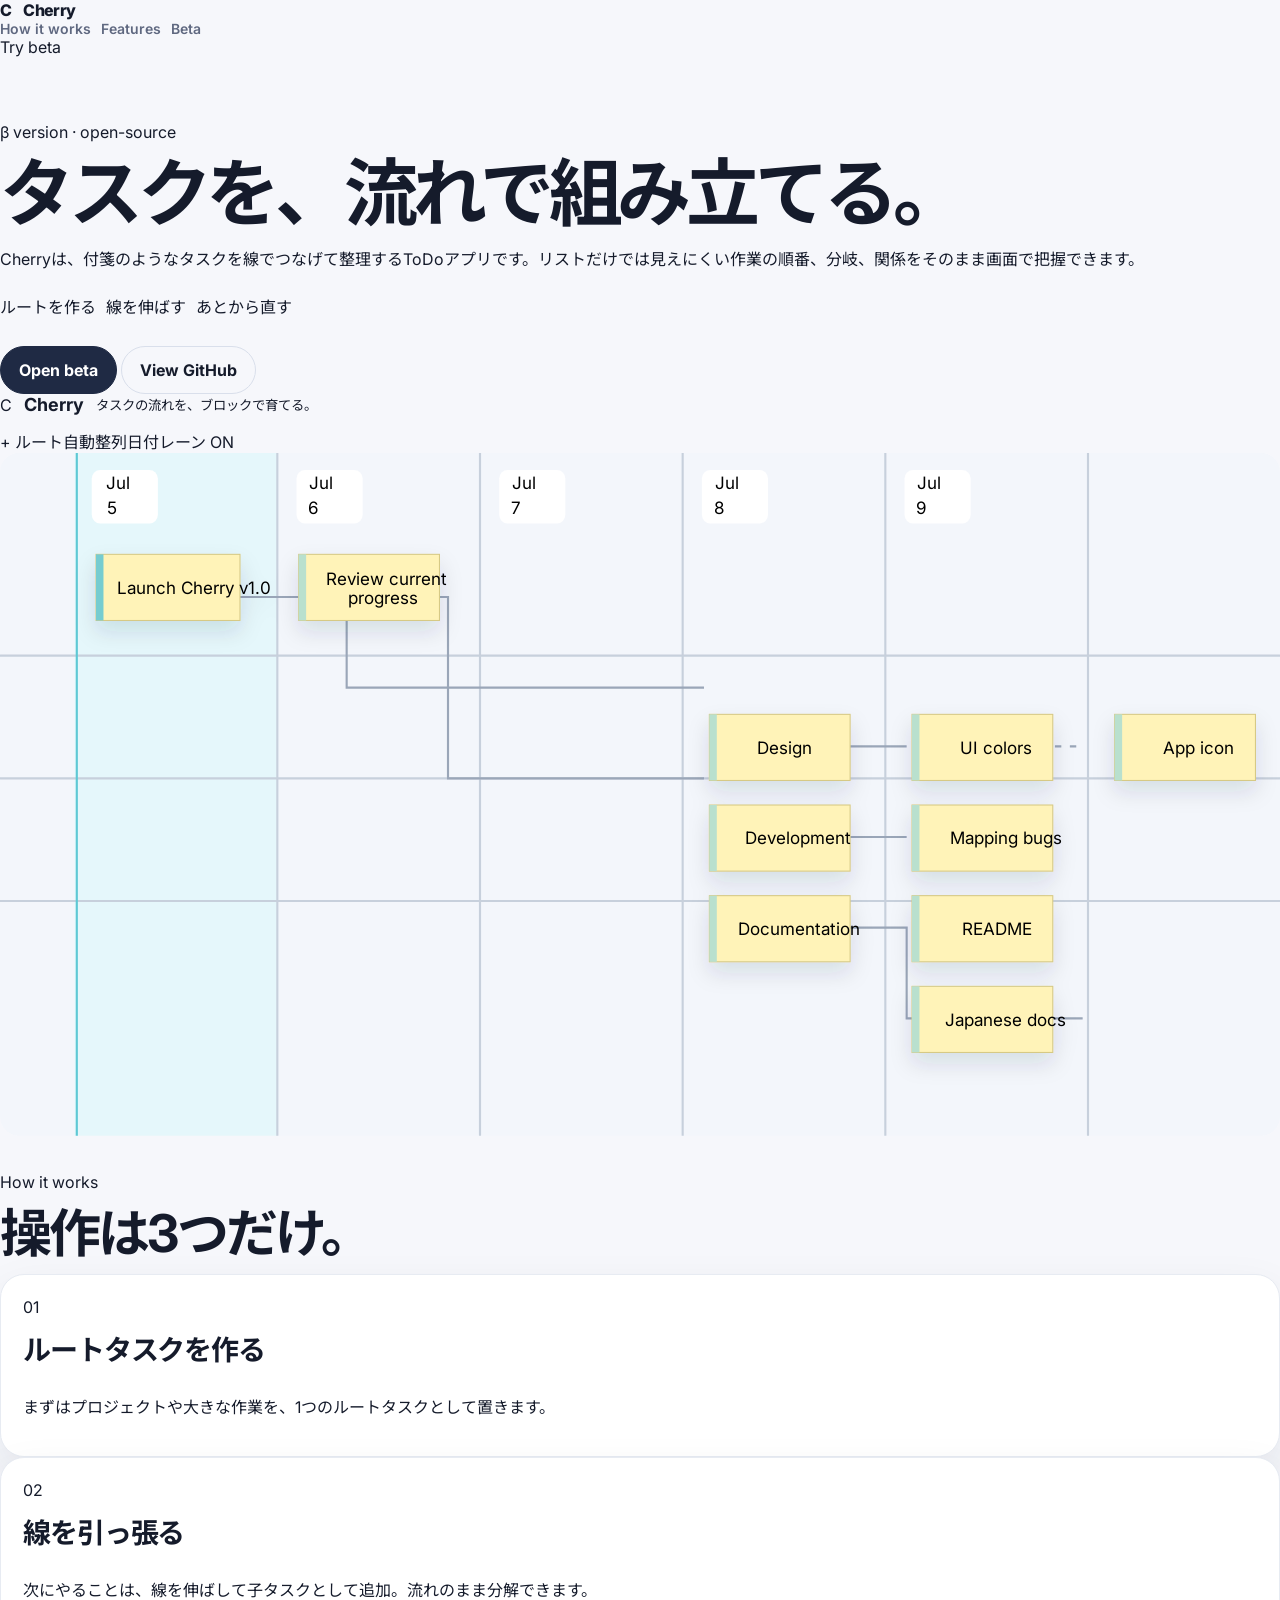
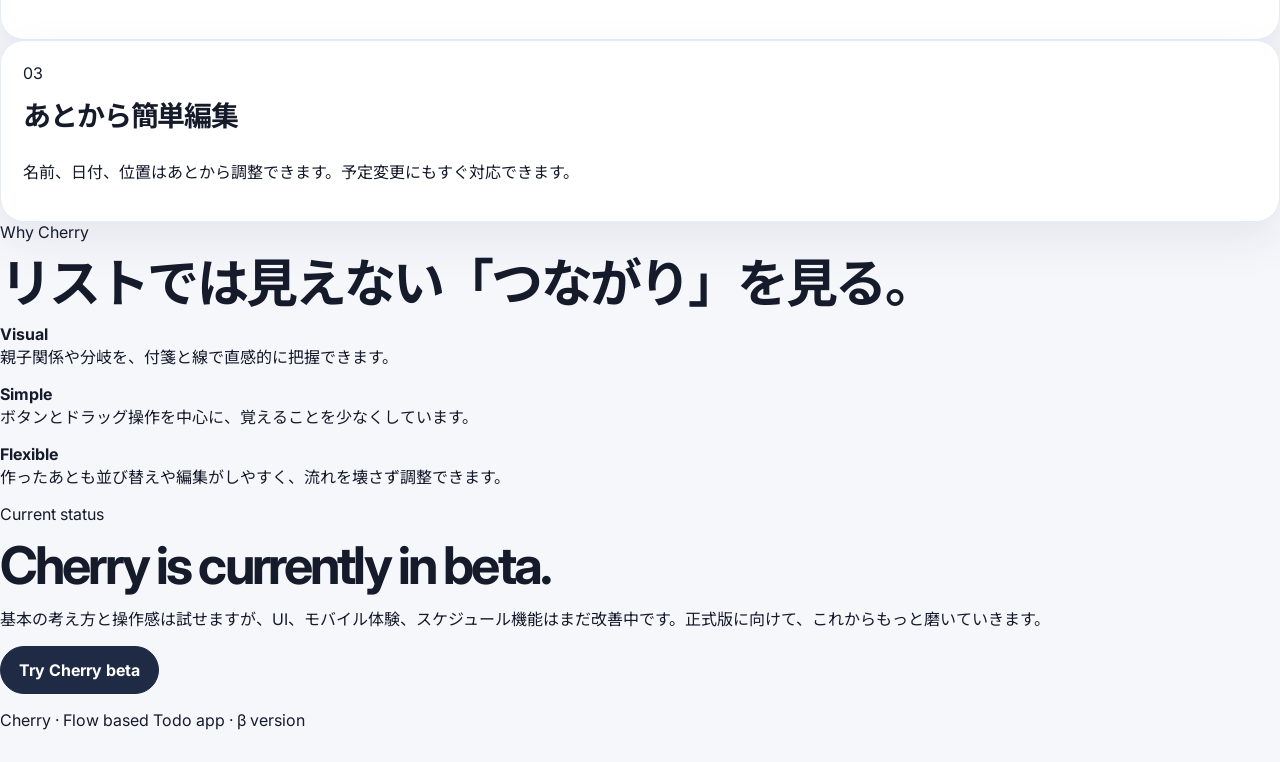
==== commit 8848722b: "Redesign landing page around Cherry board" ====
--- a/index.html
+++ b/index.html
@@ -3,286 +3,155 @@
   <head>
     <meta charset="utf-8" />
     <meta name="viewport" content="width=device-width, initial-scale=1" />
-    <title>Cherry — Simple flow-based todo</title>
-    <meta
-      name="description"
-      content="Cherryは、ルートタスクから線を伸ばして子タスクを作れる、シンプルで直感的なフロー型ToDoアプリです。現在はβ版です。"
-    />
-    <meta name="theme-color" content="#f6f7fb" />
-    <meta property="og:title" content="Cherry — Simple flow-based todo" />
-    <meta
-      property="og:description"
-      content="Create a root task, pull a line to add child tasks, and edit everything easily. Cherry is currently in beta."
-    />
+    <title>Cherry — Flow based Todo app</title>
+    <meta name="description" content="Cherryは、タスクをリストではなく流れで整理する、シンプルで直感的なフロー型ToDoアプリです。現在はβ版です。" />
+    <meta name="theme-color" content="#f7f9fc" />
+    <meta property="og:title" content="Cherry — Flow based Todo app" />
+    <meta property="og:description" content="Create a root task, pull a line, and grow your tasks as a flow. Cherry is currently in beta." />
     <meta property="og:type" content="website" />
     <link rel="preconnect" href="https://fonts.googleapis.com" />
     <link rel="preconnect" href="https://fonts.gstatic.com" crossorigin />
-    <link
-      href="https://fonts.googleapis.com/css2?family=Inter:wght@400;500;600;700;800&family=Noto+Sans+JP:wght@400;500;700;800&display=swap"
-      rel="stylesheet"
-    />
+    <link href="https://fonts.googleapis.com/css2?family=Inter:wght@400;500;600;700;800&family=Noto+Sans+JP:wght@400;500;700;800&display=swap" rel="stylesheet" />
     <link rel="stylesheet" href="./styles.css" />
   </head>
   <body>
     <header class="site-header" data-header>
-      <div class="container header-inner">
-        <a class="brand" href="#top" aria-label="Cherry home">
-          <span class="brand-icon">C</span>
-          <span>Cherry</span>
-        </a>
-        <nav class="nav-links" aria-label="Primary navigation">
-          <a href="#how">How it works</a>
-          <a href="#beta">Beta</a>
-        </nav>
-        <div class="header-actions">
-          <a class="button ghost small" href="https://github.com/Fugu0141/Cherry-ToDo">GitHub</a>
-          <a class="button primary small" href="https://fugu0141.github.io/Cherry-ToDo/">Try beta</a>
-        </div>
-      </div>
+      <a class="brand" href="#top" aria-label="Cherry home">
+        <span class="logo">C</span>
+        <span>Cherry</span>
+      </a>
+      <nav class="nav-links" aria-label="Primary navigation">
+        <a href="#how">How it works</a>
+        <a href="#features">Features</a>
+        <a href="#beta">Beta</a>
+      </nav>
+      <a class="header-button" href="https://fugu0141.github.io/Cherry-ToDo/">Try beta</a>
     </header>
 
     <main id="top">
-      <section class="hero">
-        <div class="container hero-grid">
-          <div class="hero-copy reveal">
-            <div class="eyebrow-row">
-              <span class="pill beta-pill">β version</span>
-              <span class="eyebrow-text">simple · visual · intuitive</span>
-            </div>
-            <h1>Simple task planning,<br />as a flow.</h1>
-            <p class="hero-lead">
-              Cherryは、ルートタスクを作って、線を引っ張って子タスクを増やしていくToDoアプリです。<br />
-              難しい操作を覚えなくても、流れのまま組み立てられます。
-            </p>
-            <ul class="hero-points">
-              <li>ルートタスクを作る</li>
-              <li>線を引っ張って子タスクを作る</li>
-              <li>作ったあとも簡単編集</li>
-            </ul>
-            <div class="hero-actions">
-              <a class="button primary" href="https://fugu0141.github.io/Cherry-ToDo/">Open beta</a>
-              <a class="button ghost" href="#how">See how it works</a>
-            </div>
+      <section class="hero section-wrap">
+        <div class="hero-copy reveal">
+          <p class="eyebrow">β version · open-source</p>
+          <h1>タスクを、流れで組み立てる。</h1>
+          <p class="lead">
+            Cherryは、付箋のようなタスクを線でつなげて整理するToDoアプリです。リストだけでは見えにくい作業の順番、分岐、関係をそのまま画面で把握できます。
+          </p>
+          <div class="hero-points" aria-label="Cherry basic operation">
+            <span>ルートを作る</span>
+            <span>線を伸ばす</span>
+            <span>あとから直す</span>
           </div>
+          <div class="actions">
+            <a class="button primary" href="https://fugu0141.github.io/Cherry-ToDo/">Open beta</a>
+            <a class="button secondary" href="https://github.com/Fugu0141/Cherry-ToDo">View GitHub</a>
+          </div>
+        </div>
 
-          <div class="hero-preview reveal">
-            <div class="phone phone-large">
-              <div class="app-window">
-                <div class="app-head">
-                  <div class="app-title">
-                    <span class="app-icon">C</span>
-                    <div>
-                      <strong>Cherry-ToDo</strong>
-                      <p>タスクの流れを、付箋で育てる。</p>
-                    </div>
-                  </div>
-                  <div class="chip-row">
-                    <span class="chip">+ ルート</span>
-                    <span class="chip">自動整列</span>
-                    <span class="chip">戻る</span>
-                  </div>
-                </div>
-                <div class="board board-hero">
-                  <div class="day-tag">Jul<br /><strong>3</strong></div>
-                  <div class="lane lane-top"></div>
-                  <div class="lane lane-bottom"></div>
-                  <div class="task root-task task-a">
-                    <span class="bar"></span>
-                    <span class="label">数IIIテスト勉強</span>
-                  </div>
-                  <div class="task task-b">
-                    <span class="bar"></span>
-                    <span class="label">ワークP.12まで</span>
-                  </div>
-                  <div class="task task-c">
-                    <span class="label">白チャートP.40</span>
-                  </div>
-                  <div class="task task-d">
-                    <span class="label">白チャートP.45</span>
-                  </div>
-                  <div class="connector connector-main"></div>
-                  <div class="connector connector-branch"></div>
-                  <div class="mini-map">flow map</div>
-                </div>
-              </div>
-            </div>
+        <div class="hero-board reveal" aria-label="Cherry board preview">
+          <div class="browser-bar">
+            <div class="app-title"><span class="logo small">C</span><strong>Cherry</strong><small>タスクの流れを、ブロックで育てる。</small></div>
+            <div class="toolbar-pills"><span>+ ルート</span><span>自動整列</span><span>日付レーン ON</span></div>
           </div>
+          <svg class="board-shot" viewBox="0 0 1200 640" role="img" aria-label="A Cherry board with date lanes, sticky task blocks, and connector lines">
+            <defs>
+              <filter id="cardShadow" x="-20%" y="-20%" width="140%" height="140%">
+                <feDropShadow dx="0" dy="10" stdDeviation="10" flood-color="#1b2740" flood-opacity="0.12" />
+              </filter>
+            </defs>
+            <rect width="1200" height="640" rx="18" fill="#f3f6fb" />
+            <rect x="70" y="0" width="190" height="640" fill="#e5f7fb" />
+            <g stroke="#c7d0dc" stroke-width="2">
+              <line x1="260" y1="0" x2="260" y2="640" />
+              <line x1="450" y1="0" x2="450" y2="640" />
+              <line x1="640" y1="0" x2="640" y2="640" />
+              <line x1="830" y1="0" x2="830" y2="640" />
+              <line x1="1020" y1="0" x2="1020" y2="640" />
+              <line x1="0" y1="190" x2="1200" y2="190" />
+              <line x1="0" y1="305" x2="1200" y2="305" />
+              <line x1="0" y1="420" x2="1200" y2="420" />
+            </g>
+            <line x1="72" y1="0" x2="72" y2="640" stroke="#5ec8d4" stroke-width="2" />
+            <g class="date-card">
+              <rect x="86" y="16" width="62" height="50" rx="8" fill="#ffffff" />
+              <text x="99" y="34">Jul</text><text x="100" y="57" class="date-big">5</text>
+              <rect x="278" y="16" width="62" height="50" rx="8" fill="#ffffff" />
+              <text x="289" y="57" class="date-big dark">6</text><text x="290" y="34">Jul</text>
+              <rect x="468" y="16" width="62" height="50" rx="8" fill="#ffffff" />
+              <text x="479" y="57" class="date-big dark">7</text><text x="480" y="34">Jul</text>
+              <rect x="658" y="16" width="62" height="50" rx="8" fill="#ffffff" />
+              <text x="669" y="57" class="date-big dark">8</text><text x="670" y="34">Jul</text>
+              <rect x="848" y="16" width="62" height="50" rx="8" fill="#ffffff" />
+              <text x="859" y="57" class="date-big dark">9</text><text x="860" y="34">Jul</text>
+            </g>
+            <g stroke="#9aa6b8" stroke-width="2" fill="none">
+              <path d="M220 135 H325 V220 H660" />
+              <path d="M325 135 H420 V305 H660" />
+              <path d="M785 275 H850" />
+              <path d="M785 360 H850" />
+              <path d="M785 445 H850 V530 H1015" />
+              <path d="M975 275 H1010" stroke-dasharray="6 8" />
+            </g>
+            <g filter="url(#cardShadow)" class="task-card-svg">
+              <rect x="90" y="95" width="135" height="62" fill="#fff3b8" stroke="#d6c985" /><rect x="90" y="95" width="7" height="62" fill="#76ccd0" /><text x="110" y="132">Launch Cherry v1.0</text>
+              <rect x="280" y="95" width="132" height="62" fill="#fff3b8" stroke="#d6c985" /><rect x="280" y="95" width="7" height="62" fill="#b9e0ce" /><text x="306" y="124">Review current</text><text x="326" y="142">progress</text>
+              <rect x="665" y="245" width="132" height="62" fill="#fff3b8" stroke="#d6c985" /><rect x="665" y="245" width="7" height="62" fill="#b9e0ce" /><text x="710" y="282">Design</text>
+              <rect x="855" y="245" width="132" height="62" fill="#fff3b8" stroke="#d6c985" /><rect x="855" y="245" width="7" height="62" fill="#b9e0ce" /><text x="900" y="282">UI colors</text>
+              <rect x="1045" y="245" width="132" height="62" fill="#fff3b8" stroke="#d6c985" /><rect x="1045" y="245" width="7" height="62" fill="#b9e0ce" /><text x="1090" y="282">App icon</text>
+              <rect x="665" y="330" width="132" height="62" fill="#fff3b8" stroke="#d6c985" /><rect x="665" y="330" width="7" height="62" fill="#b9e0ce" /><text x="698" y="367">Development</text>
+              <rect x="855" y="330" width="132" height="62" fill="#fff3b8" stroke="#d6c985" /><rect x="855" y="330" width="7" height="62" fill="#b9e0ce" /><text x="891" y="367">Mapping bugs</text>
+              <rect x="665" y="415" width="132" height="62" fill="#fff3b8" stroke="#d6c985" /><rect x="665" y="415" width="7" height="62" fill="#b9e0ce" /><text x="692" y="452">Documentation</text>
+              <rect x="855" y="415" width="132" height="62" fill="#fff3b8" stroke="#d6c985" /><rect x="855" y="415" width="7" height="62" fill="#b9e0ce" /><text x="902" y="452">README</text>
+              <rect x="855" y="500" width="132" height="62" fill="#fff3b8" stroke="#d6c985" /><rect x="855" y="500" width="7" height="62" fill="#b9e0ce" /><text x="886" y="537">Japanese docs</text>
+            </g>
+          </svg>
         </div>
       </section>
 
-      <section class="steps" id="how">
-        <div class="container">
-          <div class="section-head reveal">
-            <span class="section-kicker">How it works</span>
-            <h2>3 steps. That’s it.</h2>
-            <p>
-              Cherryの基本操作を、実際の使い方に寄せて3つに分けました。見たまま触れて、すぐ分かります。
-            </p>
-          </div>
-
-          <div class="step-grid">
-            <article class="step-card reveal">
-              <div class="step-meta">
-                <span class="step-number">01</span>
-                <h3>ルートタスクを作る</h3>
-                <p>まずは大元になるタスクをひとつ作ります。流れの出発点です。</p>
-              </div>
-              <div class="phone step-phone">
-                <div class="app-window">
-                  <div class="app-head compact">
-                    <div class="app-title small">
-                      <span class="app-icon">C</span>
-                      <div>
-                        <strong>Cherry-ToDo</strong>
-                        <p>最初にルートを置く</p>
-                      </div>
-                    </div>
-                    <div class="chip-row two">
-                      <span class="chip strong">+ ルート</span>
-                      <span class="chip">戻る</span>
-                    </div>
-                  </div>
-                  <div class="board board-step board-step-1">
-                    <div class="day-tag">Jul<br /><strong>3</strong></div>
-                    <div class="lane lane-top"></div>
-                    <div class="task root-task center-task">
-                      <span class="bar"></span>
-                      <span class="label">数IIIテスト勉強</span>
-                    </div>
-                  </div>
-                </div>
-              </div>
-            </article>
-
-            <article class="step-card reveal">
-              <div class="step-meta">
-                <span class="step-number">02</span>
-                <h3>線を引っ張って子タスクを作る</h3>
-                <p>ルートからそのまま伸ばして、次にやることを子タスクとして追加できます。</p>
-              </div>
-              <div class="phone step-phone">
-                <div class="app-window">
-                  <div class="app-head compact">
-                    <div class="app-title small">
-                      <span class="app-icon">C</span>
-                      <div>
-                        <strong>Cherry-ToDo</strong>
-                        <p>線を伸ばして追加</p>
-                      </div>
-                    </div>
-                  </div>
-                  <div class="board board-step board-step-2">
-                    <div class="lane lane-top"></div>
-                    <div class="lane lane-bottom"></div>
-                    <div class="task root-task root-left">
-                      <span class="bar"></span>
-                      <span class="label">数IIIテスト勉強</span>
-                    </div>
-                    <div class="task child-mid">
-                      <span class="bar"></span>
-                      <span class="label">ワークP.12まで</span>
-                    </div>
-                    <div class="task child-right">
-                      <span class="label">白チャートP.40</span>
-                    </div>
-                    <div class="connector drag-line"></div>
-                    <div class="connector child-line"></div>
-                    <span class="floating-plus">＋</span>
-                  </div>
-                </div>
-              </div>
-            </article>
-
-            <article class="step-card reveal">
-              <div class="step-meta">
-                <span class="step-number">03</span>
-                <h3>作ったあとも簡単編集</h3>
-                <p>タスク名や日付はあとからすぐ変更できます。気軽に直せるのもCherryの良さです。</p>
-              </div>
-              <div class="phone step-phone">
-                <div class="app-window">
-                  <div class="app-head compact">
-                    <div class="app-title small">
-                      <span class="app-icon">C</span>
-                      <div>
-                        <strong>Cherry-ToDo</strong>
-                        <p>あとから簡単編集</p>
-                      </div>
-                    </div>
-                  </div>
-                  <div class="board board-step board-step-3">
-                    <div class="lane lane-top"></div>
-                    <div class="task edit-source">
-                      <span class="label">青チャートP.24</span>
-                    </div>
-                    <div class="edit-modal">
-                      <h4>タスクを編集</h4>
-                      <label>タスク名</label>
-                      <div class="field active">青チャートP.24</div>
-                      <label>目標日</label>
-                      <div class="field">2026/07/06</div>
-                      <div class="modal-actions">
-                        <span class="modal-btn muted">キャンセル</span>
-                        <span class="modal-btn">決定</span>
-                      </div>
-                    </div>
-                  </div>
-                </div>
-              </div>
-            </article>
-          </div>
+      <section id="how" class="section-block">
+        <div class="section-heading reveal">
+          <p class="eyebrow">How it works</p>
+          <h2>操作は3つだけ。</h2>
+        </div>
+        <div class="steps-grid">
+          <article class="step-card reveal">
+            <span>01</span>
+            <h3>ルートタスクを作る</h3>
+            <p>まずはプロジェクトや大きな作業を、1つのルートタスクとして置きます。</p>
+          </article>
+          <article class="step-card reveal">
+            <span>02</span>
+            <h3>線を引っ張る</h3>
+            <p>次にやることは、線を伸ばして子タスクとして追加。流れのまま分解できます。</p>
+          </article>
+          <article class="step-card reveal">
+            <span>03</span>
+            <h3>あとから簡単編集</h3>
+            <p>名前、日付、位置はあとから調整できます。予定変更にもすぐ対応できます。</p>
+          </article>
         </div>
       </section>
 
-      <section class="simple-points" id="beta">
-        <div class="container reveal">
-          <div class="simple-card">
-            <div>
-              <span class="section-kicker">Why Cherry</span>
-              <h2>見たまま使えて、流れが崩れない。</h2>
-            </div>
-            <div class="simple-list">
-              <div>
-                <strong>Simple</strong>
-                <p>必要な操作だけに絞り、覚えることを増やさない設計です。</p>
-              </div>
-              <div>
-                <strong>Visual</strong>
-                <p>親子関係や作業の流れを、リストではなくそのまま画面で把握できます。</p>
-              </div>
-              <div>
-                <strong>Beta</strong>
-                <p>現在はβ版です。正式版に向けて、これからさらに磨いていきます。</p>
-              </div>
-            </div>
-          </div>
+      <section id="features" class="section-block split-block">
+        <div class="section-heading reveal">
+          <p class="eyebrow">Why Cherry</p>
+          <h2>リストでは見えない「つながり」を見る。</h2>
+        </div>
+        <div class="feature-list reveal">
+          <div><strong>Visual</strong><p>親子関係や分岐を、付箋と線で直感的に把握できます。</p></div>
+          <div><strong>Simple</strong><p>ボタンとドラッグ操作を中心に、覚えることを少なくしています。</p></div>
+          <div><strong>Flexible</strong><p>作ったあとも並び替えや編集がしやすく、流れを壊さず調整できます。</p></div>
         </div>
       </section>
 
-      <section class="cta-section">
-        <div class="container reveal">
-          <div class="cta-box">
-            <span class="pill beta-pill">Currently in beta</span>
-            <h2>Try Cherry and feel the flow.</h2>
-            <p>
-              まだ正式版ではありませんが、Cherryらしい「シンプルで直感的な操作」はすでに体験できます。
-            </p>
-            <div class="hero-actions centered">
-              <a class="button primary" href="https://fugu0141.github.io/Cherry-ToDo/">Open beta app</a>
-              <a class="button ghost" href="https://github.com/Fugu0141/Cherry-ToDo">View GitHub</a>
-            </div>
-          </div>
-        </div>
+      <section id="beta" class="beta-box reveal">
+        <p class="eyebrow">Current status</p>
+        <h2>Cherry is currently in beta.</h2>
+        <p>基本の考え方と操作感は試せますが、UI、モバイル体験、スケジュール機能はまだ改善中です。正式版に向けて、これからもっと磨いていきます。</p>
+        <div class="actions center"><a class="button primary" href="https://fugu0141.github.io/Cherry-ToDo/">Try Cherry beta</a></div>
       </section>
     </main>
 
-    <footer class="site-footer">
-      <div class="container footer-inner">
-        <span>Cherry · flow-based todo app</span>
-        <span>β version / open-source</span>
-      </div>
-    </footer>
-
+    <footer class="site-footer">Cherry · Flow based Todo app · β version</footer>
     <script src="./script.js"></script>
   </body>
 </html>
--- a/styles.css
+++ b/styles.css
@@ -1,259 +1,92 @@
 :root {
-  --bg: #0d0710;
-  --bg-soft: #150b19;
-  --panel: rgba(255, 255, 255, 0.075);
-  --panel-strong: rgba(255, 255, 255, 0.12);
-  --border: rgba(255, 255, 255, 0.16);
-  --text: #fff7fb;
-  --muted: #c9b8c3;
-  --soft: #8f7e8a;
-  --cherry: #ff3d7f;
-  --cherry-2: #ff7aa8;
-  --stem: #87f1c6;
-  --blue: #7aa7ff;
-  --shadow: 0 24px 90px rgba(0, 0, 0, 0.48);
-  color-scheme: dark;
-}
-
-* {
-  box-sizing: border-box;
-}
-
-html {
-  scroll-behavior: smooth;
-}
-
+  --bg: #f6f7fb;
+  --surface: #ffffff;
+  --surface-soft: #f1f4fb;
+  --line: #d9dfeb;
+  --text: #151b2b;
+  --muted: #5f6880;
+  --navy: #1f2a44;
+  --navy-2: #2c3960;
+  --accent: #ff6579;
+  --accent-soft: #ffe4e8;
+  --board: #e2f5fb;
+  --sticky: #f7e69a;
+  --sticky-border: #45506d;
+  --shadow: 0 18px 45px rgba(25, 34, 64, 0.08);
+  --radius: 24px;
+}
+
+* { box-sizing: border-box; }
+html { scroll-behavior: smooth; }
 body {
   margin: 0;
-  min-height: 100vh;
-  font-family: Inter, "Noto Sans JP", system-ui, -apple-system, BlinkMacSystemFont, "Segoe UI", sans-serif;
-  background:
-    radial-gradient(circle at 10% 10%, rgba(255, 61, 127, 0.24), transparent 30rem),
-    radial-gradient(circle at 90% 12%, rgba(122, 167, 255, 0.18), transparent 34rem),
-    radial-gradient(circle at 50% 105%, rgba(135, 241, 198, 0.13), transparent 32rem),
-    var(--bg);
+  font-family: Inter, "Noto Sans JP", system-ui, sans-serif;
+  background: var(--bg);
   color: var(--text);
-  overflow-x: hidden;
-}
-
-a {
-  color: inherit;
-  text-decoration: none;
-}
-
-button,
-a {
-  -webkit-tap-highlight-color: transparent;
-}
-
-.site-shell {
-  position: relative;
-  isolation: isolate;
-  min-height: 100vh;
-}
-
-.noise {
-  position: fixed;
-  inset: 0;
-  pointer-events: none;
-  opacity: 0.32;
-  z-index: -1;
-  background-image: linear-gradient(rgba(255, 255, 255, 0.045) 1px, transparent 1px),
-    linear-gradient(90deg, rgba(255, 255, 255, 0.035) 1px, transparent 1px);
-  background-size: 72px 72px;
-  mask-image: linear-gradient(to bottom, black, transparent 78%);
-}
+}
+
+a { color: inherit; text-decoration: none; }
+.container { width: min(1120px, calc(100% - 32px)); margin: 0 auto; }
 
 .site-header {
   position: sticky;
   top: 0;
   z-index: 20;
+  background: rgba(246, 247, 251, 0.85);
+  backdrop-filter: blur(12px);
+  border-bottom: 1px solid transparent;
+  transition: border-color 180ms ease, box-shadow 180ms ease;
+}
+.site-header.is-scrolled {
+  border-color: rgba(31, 42, 68, 0.08);
+  box-shadow: 0 8px 24px rgba(25, 34, 64, 0.05);
+}
+.header-inner,
+.footer-inner {
   display: flex;
   align-items: center;
   justify-content: space-between;
-  gap: 24px;
-  width: min(1180px, calc(100% - 40px));
-  margin: 0 auto;
-  padding: 18px 0;
-  transition: transform 220ms ease, background 220ms ease;
-}
-
-.site-header::before {
-  content: "";
-  position: absolute;
-  inset: 8px -18px;
-  border: 1px solid transparent;
-  border-radius: 999px;
-  background: transparent;
-  backdrop-filter: blur(0);
-  z-index: -1;
-  transition: 220ms ease;
-}
-
-.site-header.is-scrolled::before {
-  border-color: var(--border);
-  background: rgba(13, 7, 16, 0.68);
-  backdrop-filter: blur(18px);
-}
-
-.brand,
-.nav-links,
-.header-cta,
-.button,
-.status-card,
-.beta-strip,
-.feature-card,
-.note-card,
-.timeline,
-.video-frame,
-.final-cta,
-.beta-panel,
-.capability-list {
-  border: 1px solid var(--border);
-  background: linear-gradient(135deg, rgba(255, 255, 255, 0.1), rgba(255, 255, 255, 0.045));
-  box-shadow: var(--shadow);
-  backdrop-filter: blur(22px);
-}
+  gap: 16px;
+}
+.header-inner { min-height: 74px; }
 
 .brand {
   display: inline-flex;
   align-items: center;
-  gap: 10px;
-  padding: 11px 16px;
-  border-radius: 999px;
+  gap: 12px;
   font-weight: 800;
   letter-spacing: -0.04em;
 }
-
-.brand-mark {
+.brand-icon,
+.app-icon {
   display: grid;
   place-items: center;
-  width: 26px;
-  height: 26px;
-  border-radius: 50%;
-  background: radial-gradient(circle at 35% 25%, #fff, var(--cherry-2) 24%, var(--cherry) 66%, #8b1438);
-  color: white;
-  font-size: 12px;
-}
-
-.nav-links {
-  display: flex;
-  gap: 4px;
-  padding: 6px;
-  border-radius: 999px;
-}
-
+  width: 36px;
+  height: 36px;
+  border-radius: 12px;
+  background: linear-gradient(135deg, #d8f0a5, #b6e7af);
+  color: var(--navy);
+  font-weight: 800;
+}
+
+.nav-links,
+.header-actions,
+.hero-actions,
+.chip-row,
+.modal-actions,
+.simple-list,
+.hero-points {
+  display: flex;
+}
+.nav-links,
+.header-actions {
+  align-items: center;
+  gap: 10px;
+}
 .nav-links a {
-  padding: 10px 14px;
-  border-radius: 999px;
-  color: var(--muted);
+  color: var(--muted);
+  font-weight: 600;
   font-size: 14px;
-  font-weight: 600;
-  transition: 180ms ease;
-}
-
-.nav-links a:hover,
-.nav-links a.is-active {
-  color: var(--text);
-  background: rgba(255, 255, 255, 0.11);
-}
-
-.header-cta {
-  padding: 11px 16px;
-  border-radius: 999px;
-  color: var(--text);
-  font-size: 14px;
-  font-weight: 800;
-  background: linear-gradient(135deg, rgba(255, 61, 127, 0.8), rgba(255, 122, 168, 0.32));
-}
-
-main {
-  width: min(1180px, calc(100% - 40px));
-  margin: 0 auto;
-}
-
-.section-grid {
-  display: grid;
-  grid-template-columns: minmax(0, 0.9fr) minmax(420px, 1.1fr);
-  gap: 44px;
-  align-items: center;
-}
-
-.hero {
-  min-height: calc(100vh - 76px);
-  padding: 76px 0 56px;
-}
-
-.eyebrow {
-  display: inline-flex;
-  align-items: center;
-  gap: 10px;
-  margin: 0 0 18px;
-  color: var(--cherry-2);
-  font-size: 12px;
-  font-weight: 800;
-  letter-spacing: 0.18em;
-  text-transform: uppercase;
-}
-
-.eyebrow span {
-  width: 28px;
-  height: 2px;
-  border-radius: 999px;
-  background: linear-gradient(90deg, var(--cherry), var(--stem));
-}
-
-h1,
-h2,
-h3,
-p {
-  margin-top: 0;
-}
-
-h1 {
-  margin-bottom: 22px;
-  font-size: clamp(54px, 8vw, 108px);
-  line-height: 0.9;
-  letter-spacing: -0.085em;
-  text-wrap: balance;
-}
-
-h2 {
-  margin-bottom: 18px;
-  font-size: clamp(34px, 5vw, 68px);
-  line-height: 0.96;
-  letter-spacing: -0.065em;
-  text-wrap: balance;
-}
-
-h3 {
-  margin-bottom: 10px;
-  font-size: 21px;
-  letter-spacing: -0.035em;
-}
-
-.jp {
-  line-height: 1.9;
-}
-
-.hero-lead,
-.section-heading p,
-.beta-panel p,
-.final-cta p {
-  max-width: 720px;
-  color: var(--muted);
-  font-size: 17px;
-}
-
-.hero-actions {
-  display: flex;
-  flex-wrap: wrap;
-  gap: 12px;
-  margin: 30px 0 22px;
-}
-
-.hero-actions.centered {
-  justify-content: center;
 }
 
 .button {
@@ -263,565 +96,423 @@
   min-height: 48px;
   padding: 0 18px;
   border-radius: 999px;
-  font-weight: 800;
-  transition: transform 180ms ease, border-color 180ms ease, background 180ms ease;
-}
-
-.button:hover,
-.header-cta:hover {
-  transform: translateY(-2px);
-}
-
-.button.primary {
-  border-color: rgba(255, 122, 168, 0.5);
-  background: linear-gradient(135deg, var(--cherry), #9d4dff 58%, #3c78ff);
-}
-
-.button.secondary {
-  color: var(--muted);
-}
-
-.status-card {
+  font-weight: 700;
+  border: 1px solid var(--line);
+  transition: transform 160ms ease, box-shadow 160ms ease, background 160ms ease;
+}
+.button.small { min-height: 40px; padding: 0 14px; font-size: 14px; }
+.button:hover {
+  transform: translateY(-1px);
+  box-shadow: 0 10px 24px rgba(25, 34, 64, 0.08);
+}
+.button.primary { background: var(--navy); border-color: var(--navy); color: #fff; }
+.button.ghost { background: #fff; color: var(--navy); }
+
+.hero { padding: 64px 0 32px; }
+.hero-grid {
   display: grid;
-  gap: 5px;
-  max-width: 600px;
-  padding: 16px 18px;
+  grid-template-columns: minmax(0, 1fr) minmax(380px, 0.95fr);
+  gap: 48px;
+  align-items: center;
+}
+.eyebrow-row {
+  display: flex;
+  align-items: center;
+  gap: 14px;
+  margin-bottom: 20px;
+}
+.pill {
+  display: inline-flex;
+  align-items: center;
+  min-height: 32px;
+  padding: 0 12px;
+  border-radius: 999px;
+  font-size: 13px;
+  font-weight: 700;
+}
+.beta-pill { background: var(--accent-soft); color: #ad3047; }
+.eyebrow-text,
+.section-kicker {
+  color: var(--muted);
+  font-size: 13px;
+  font-weight: 700;
+  letter-spacing: 0.08em;
+  text-transform: uppercase;
+}
+
+h1, h2, h3, h4, p { margin-top: 0; }
+h1 {
+  margin-bottom: 18px;
+  font-size: clamp(42px, 6.3vw, 74px);
+  line-height: 0.95;
+  letter-spacing: -0.07em;
+}
+h2 {
+  margin-bottom: 14px;
+  font-size: clamp(32px, 4.2vw, 52px);
+  line-height: 1;
+  letter-spacing: -0.055em;
+}
+h3 {
+  margin-bottom: 10px;
+  font-size: 28px;
+  line-height: 1.1;
+  letter-spacing: -0.04em;
+}
+h4 { margin-bottom: 16px; font-size: 18px; }
+
+.hero-lead,
+.section-head p,
+.cta-box p,
+.simple-list p,
+.step-meta p {
+  color: var(--muted);
+  line-height: 1.8;
+}
+.hero-points {
+  flex-wrap: wrap;
+  gap: 10px;
+  padding: 0;
+  margin: 24px 0 28px;
+  list-style: none;
+}
+.hero-points li {
+  padding: 10px 14px;
+  border-radius: 999px;
+  background: #fff;
+  border: 1px solid var(--line);
+  box-shadow: 0 6px 18px rgba(25, 34, 64, 0.04);
+  font-weight: 600;
+}
+.hero-actions { gap: 12px; flex-wrap: wrap; }
+.hero-actions.centered { justify-content: center; }
+
+.phone {
+  padding: 14px;
+  border-radius: 34px;
+  background: #1c2235;
+  box-shadow: 0 30px 60px rgba(25, 34, 64, 0.16);
+}
+.phone-large { max-width: 470px; margin-left: auto; }
+.app-window {
+  overflow: hidden;
   border-radius: 24px;
-}
-
-.status-card strong {
-  color: var(--text);
-}
-
-.status-card span {
-  color: var(--muted);
-  line-height: 1.55;
-}
-
-.hero-visual {
+  background: var(--surface);
+}
+.app-head {
+  padding: 18px 18px 16px;
+  background: #fff;
+  border-bottom: 1px solid #eef1f6;
+}
+.app-head.compact { padding: 14px; }
+.app-title {
+  display: flex;
+  align-items: center;
+  gap: 12px;
+  margin-bottom: 14px;
+}
+.app-title.small { margin-bottom: 10px; }
+.app-title strong { display: block; font-size: 18px; }
+.app-title.small strong { font-size: 16px; }
+.app-title p {
+  margin: 4px 0 0;
+  color: var(--muted);
+  font-size: 13px;
+}
+.chip-row { flex-wrap: wrap; gap: 8px; }
+.chip-row.two .chip { min-width: 92px; }
+.chip {
+  display: inline-flex;
+  align-items: center;
+  justify-content: center;
+  min-height: 34px;
+  padding: 0 14px;
+  border-radius: 999px;
+  background: var(--navy);
+  color: #fff;
+  font-size: 13px;
+  font-weight: 700;
+}
+.chip.strong { background: var(--navy-2); }
+
+.board {
   position: relative;
-}
-
-.video-frame {
-  position: relative;
-  overflow: hidden;
-  border-radius: 34px;
-  aspect-ratio: 1.3 / 1;
-}
-
-.video-frame::before {
-  content: "";
+  min-height: 420px;
+  background: linear-gradient(#ffffff 0 22%, var(--board) 22% 62%, #ffffff 62%);
+}
+.board-hero { min-height: 520px; }
+.board-step { min-height: 410px; }
+.lane {
   position: absolute;
-  inset: -40%;
-  background:
-    conic-gradient(from 180deg, transparent, rgba(255, 61, 127, 0.28), transparent 28%, rgba(135, 241, 198, 0.22), transparent 52%, rgba(122, 167, 255, 0.24), transparent),
-    radial-gradient(circle at 45% 45%, rgba(255, 255, 255, 0.12), transparent 34%);
-  animation: orbit 11s linear infinite;
-}
-
-.frame-topbar {
-  position: relative;
+  left: 0;
+  right: 0;
+  height: 2px;
+  background: rgba(61, 81, 111, 0.4);
+}
+.lane-top { top: 58%; }
+.lane-bottom { top: 80%; }
+.day-tag {
+  position: absolute;
+  left: 18px;
+  top: 114px;
   z-index: 2;
+  width: 56px;
+  padding: 10px 0;
+  border-radius: 14px;
+  background: #fff;
+  border: 1px solid #eef1f6;
+  text-align: center;
+  color: var(--muted);
+  font-size: 12px;
+  box-shadow: 0 10px 24px rgba(25, 34, 64, 0.05);
+}
+.day-tag strong {
+  font-size: 30px;
+  line-height: 1;
+  color: #4b59df;
+}
+.task {
+  position: absolute;
   display: flex;
   align-items: center;
   gap: 8px;
-  padding: 16px 18px;
-  border-bottom: 1px solid rgba(255, 255, 255, 0.13);
-  background: rgba(10, 5, 13, 0.42);
-}
-
-.frame-topbar span {
-  width: 11px;
-  height: 11px;
-  border-radius: 50%;
-  background: rgba(255, 255, 255, 0.28);
-}
-
-.frame-topbar span:first-child {
-  background: var(--cherry);
-}
-
-.frame-topbar p {
-  margin: 0 0 0 8px;
-  color: var(--muted);
-  font-size: 13px;
-  font-weight: 700;
-}
-
-.flow-canvas {
+  min-width: 150px;
+  min-height: 62px;
+  padding: 0 16px;
+  border: 2px solid var(--sticky-border);
+  background: var(--sticky);
+  color: #22293f;
+  font-weight: 700;
+  box-shadow: 0 10px 24px rgba(25, 34, 64, 0.08);
+}
+.task .bar {
+  width: 8px;
+  align-self: stretch;
+  margin: -2px 0 -2px -16px;
+  background: #45bdd1;
+  border-right: 2px solid var(--sticky-border);
+}
+.task .label { line-height: 1.35; }
+.root-task { min-width: 180px; }
+.task-a { left: 108px; top: 128px; }
+.task-b { left: 108px; top: 252px; }
+.task-c { left: 265px; top: 252px; min-width: 164px; }
+.task-d { left: 265px; top: 366px; min-width: 164px; }
+.connector { position: absolute; background: #5669f6; }
+.connector-main {
+  left: 236px;
+  top: 190px;
+  width: 4px;
+  height: 94px;
+  background: rgba(79, 89, 111, 0.45);
+}
+.connector-branch { left: 236px; top: 282px; width: 154px; height: 4px; }
+.mini-map {
   position: absolute;
-  inset: 50px 0 0;
-  overflow: hidden;
-  background:
-    linear-gradient(90deg, rgba(255, 255, 255, 0.075) 1px, transparent 1px),
-    radial-gradient(circle at 18% 24%, rgba(255, 61, 127, 0.2), transparent 24%),
-    radial-gradient(circle at 76% 72%, rgba(122, 167, 255, 0.16), transparent 32%);
-  background-size: 33.33% 100%, auto, auto;
-}
-
-.date-lanes {
-  position: absolute;
-  inset: 0;
+  right: 16px;
+  top: 16px;
+  padding: 8px 10px;
+  border-radius: 16px;
+  background: rgba(255, 255, 255, 0.9);
+  border: 1px solid #eef1f6;
+  color: var(--muted);
+  font-size: 11px;
+  font-weight: 700;
+}
+
+.steps,
+.simple-points,
+.cta-section { padding: 64px 0; }
+.section-head {
+  max-width: 760px;
+  margin-bottom: 26px;
+}
+.step-grid {
   display: grid;
   grid-template-columns: repeat(3, 1fr);
-  color: rgba(255, 255, 255, 0.32);
+  gap: 20px;
+}
+.step-card,
+.simple-card,
+.cta-box {
+  background: #fff;
+  border: 1px solid #e7ebf2;
+  border-radius: var(--radius);
+  box-shadow: var(--shadow);
+}
+.step-card {
+  display: flex;
+  flex-direction: column;
+  gap: 18px;
+  padding: 22px;
+}
+.step-meta { min-height: 150px; }
+.step-number {
+  display: inline-block;
+  margin-bottom: 14px;
+  color: var(--accent);
   font-size: 12px;
   font-weight: 800;
-  text-transform: uppercase;
-  letter-spacing: 0.14em;
-}
-
-.date-lanes span {
-  padding: 18px 20px;
-}
-
-.branches {
+  letter-spacing: 0.12em;
+}
+.step-phone { margin-top: auto; }
+.board-step-1 .center-task {
+  left: 50%;
+  top: 152px;
+  transform: translateX(-50%);
+}
+.board-step-2 .root-left { left: 18px; top: 98px; }
+.board-step-2 .child-mid { left: 18px; top: 216px; }
+.board-step-2 .child-right { right: 18px; top: 216px; min-width: 146px; }
+.drag-line { left: 96px; top: 160px; width: 4px; height: 72px; }
+.child-line { left: 96px; top: 230px; width: 230px; height: 4px; }
+.floating-plus {
   position: absolute;
-  inset: 0;
-  width: 100%;
-  height: 100%;
-  fill: none;
-  stroke-linecap: round;
-  stroke-width: 5;
-  opacity: 0.76;
-}
-
-.branch {
-  stroke: url(#unused);
-  stroke: rgba(135, 241, 198, 0.72);
-  stroke-dasharray: 12 16;
-  animation: flowLine 3.6s linear infinite;
-}
-
-.branch-b,
-.branch-c {
-  stroke: rgba(255, 122, 168, 0.76);
-}
-
-.branch-d {
-  stroke: rgba(122, 167, 255, 0.76);
-}
-
-.task-card {
-  position: absolute;
-  width: 170px;
-  padding: 15px 16px;
-  border: 1px solid rgba(255, 255, 255, 0.18);
-  border-radius: 22px;
-  background: rgba(17, 9, 22, 0.76);
-  box-shadow: 0 18px 50px rgba(0, 0, 0, 0.34);
-  backdrop-filter: blur(18px);
-  animation: cardFloat 5s ease-in-out infinite;
-}
-
-.task-card small,
-.task-card span {
-  display: block;
-  color: var(--soft);
-  font-size: 12px;
-  font-weight: 800;
-}
-
-.task-card strong {
-  display: block;
-  margin: 7px 0 4px;
-  font-size: 17px;
-  line-height: 1.2;
-  letter-spacing: -0.035em;
-}
-
-.root-card {
-  border-color: rgba(255, 61, 127, 0.52);
-  background: linear-gradient(135deg, rgba(255, 61, 127, 0.32), rgba(17, 9, 22, 0.82));
-}
-
-.is-active {
-  border-color: rgba(135, 241, 198, 0.62);
-  transform: translateY(-6px);
-}
-
-.card-1 { left: 5%; top: 28%; }
-.card-2 { left: 43%; top: 8%; animation-delay: 0.2s; }
-.card-3 { left: 48%; top: 42%; animation-delay: 0.4s; }
-.card-4 { right: 4%; top: 63%; animation-delay: 0.6s; }
-.card-5 { right: 3%; top: 25%; animation-delay: 0.8s; }
-
-.cursor-dot {
-  position: absolute;
-  left: 18%;
-  top: 48%;
-  width: 18px;
-  height: 18px;
-  border: 3px solid white;
-  border-radius: 50%;
-  box-shadow: 0 0 0 10px rgba(255, 255, 255, 0.08), 0 0 36px rgba(255, 61, 127, 0.7);
-  animation: cursorMove 5.8s ease-in-out infinite;
-}
-
-.demo-badge {
-  position: absolute;
-  right: 18px;
-  bottom: 18px;
-  padding: 9px 12px;
-  border: 1px solid rgba(255, 255, 255, 0.18);
-  border-radius: 999px;
-  background: rgba(255, 255, 255, 0.08);
-  color: var(--muted);
-  font-size: 12px;
-  font-weight: 800;
-  text-transform: uppercase;
-  letter-spacing: 0.12em;
-}
-
-.visual-caption {
-  margin: 14px 0 0;
-  color: var(--soft);
-  font-size: 13px;
-  text-align: center;
-}
-
-.beta-strip {
-  display: flex;
-  align-items: center;
-  gap: 18px;
-  margin: 18px 0 120px;
-  padding: 18px 20px;
-  border-radius: 26px;
-}
-
-.beta-strip strong {
-  flex: 0 0 auto;
-  color: var(--cherry-2);
-}
-
-.beta-strip span {
-  color: var(--muted);
-  line-height: 1.55;
-}
-
-.section-block {
-  padding: 90px 0;
-}
-
-.section-heading {
-  max-width: 820px;
-  margin-bottom: 34px;
-}
-
-.feature-grid {
-  display: grid;
-  grid-template-columns: repeat(4, 1fr);
-  gap: 16px;
-}
-
-.feature-card,
-.note-card {
-  min-height: 240px;
-  padding: 24px;
-  border-radius: 30px;
-  transition: transform 180ms ease, border-color 180ms ease;
-}
-
-.feature-card:hover,
-.note-card:hover {
-  transform: translateY(-4px);
-  border-color: rgba(255, 122, 168, 0.38);
-}
-
-.feature-icon {
+  right: 20px;
+  bottom: 20px;
   display: grid;
   place-items: center;
-  width: 42px;
-  height: 42px;
-  margin-bottom: 42px;
-  border-radius: 16px;
-  background: rgba(255, 61, 127, 0.18);
-  color: var(--cherry-2);
-  font-weight: 900;
-}
-
-.feature-card p,
-.note-card p,
-.timeline p {
-  color: var(--muted);
-  line-height: 1.7;
-}
-
-.split-section {
+  width: 54px;
+  height: 54px;
+  border-radius: 50%;
+  background: #6d63ff;
+  color: #fff;
+  font-size: 32px;
+  line-height: 1;
+  box-shadow: 0 14px 26px rgba(70, 80, 160, 0.28);
+}
+.board-step-3 .edit-source { left: 18px; top: 120px; min-width: 154px; }
+.edit-modal {
+  position: absolute;
+  left: 18px;
+  right: 18px;
+  top: 88px;
+  padding: 18px;
+  border-radius: 22px;
+  background: rgba(255, 255, 255, 0.97);
+  border: 1px solid #e7ebf2;
+  box-shadow: 0 18px 36px rgba(25, 34, 64, 0.12);
+}
+.edit-modal label {
+  display: block;
+  margin: 14px 0 8px;
+  color: var(--muted);
+  font-size: 13px;
+  font-weight: 700;
+}
+.field {
+  display: flex;
+  align-items: center;
+  min-height: 46px;
+  padding: 0 14px;
+  border-radius: 14px;
+  border: 1px solid #dbe1ea;
+  background: #fff;
+  font-weight: 600;
+}
+.field.active { border-width: 2px; border-color: var(--navy); }
+.modal-actions { gap: 12px; margin-top: 16px; }
+.modal-btn {
+  flex: 1;
+  display: inline-flex;
+  align-items: center;
+  justify-content: center;
+  min-height: 42px;
+  border-radius: 999px;
+  background: var(--navy);
+  color: #fff;
+  font-size: 14px;
+  font-weight: 700;
+}
+.modal-btn.muted { background: #eef1f6; color: var(--navy); }
+
+.simple-card {
   display: grid;
-  grid-template-columns: minmax(0, 0.9fr) minmax(320px, 0.8fr);
-  gap: 34px;
-  align-items: start;
-}
-
-.capability-list {
-  display: grid;
-  gap: 12px;
+  grid-template-columns: minmax(0, 0.95fr) minmax(0, 1.05fr);
+  gap: 28px;
+  padding: 30px;
+}
+.simple-list {
+  gap: 16px;
+  flex-direction: column;
+}
+.simple-list div {
   padding: 18px;
-  border-radius: 30px;
-}
-
-.capability-list div {
-  display: flex;
-  align-items: center;
-  gap: 12px;
-  min-height: 54px;
-  padding: 0 16px;
   border-radius: 18px;
-  background: rgba(255, 255, 255, 0.06);
-  color: var(--muted);
-  font-weight: 700;
-}
-
-.capability-list span {
-  width: 10px;
-  height: 10px;
-  border-radius: 50%;
-  background: linear-gradient(135deg, var(--stem), var(--cherry-2));
-  box-shadow: 0 0 20px rgba(135, 241, 198, 0.5);
-}
-
-.beta-section {
-  display: grid;
-  grid-template-columns: minmax(0, 1fr) minmax(320px, 0.75fr);
-  gap: 18px;
-  align-items: stretch;
-}
-
-.beta-panel {
-  padding: 36px;
-  border-radius: 36px;
-  background:
-    radial-gradient(circle at 10% 10%, rgba(255, 61, 127, 0.22), transparent 36%),
-    linear-gradient(135deg, rgba(255, 255, 255, 0.1), rgba(255, 255, 255, 0.035));
-}
-
-.beta-notes {
-  display: grid;
-  gap: 18px;
-}
-
-.note-card {
-  min-height: unset;
-}
-
-.timeline {
-  display: grid;
-  grid-template-columns: repeat(3, 1fr);
-  overflow: hidden;
-  border-radius: 34px;
-}
-
-.timeline-item {
-  min-height: 270px;
-  padding: 28px;
-  border-right: 1px solid rgba(255, 255, 255, 0.13);
-}
-
-.timeline-item:last-child {
-  border-right: 0;
-}
-
-.timeline-item span {
-  display: inline-flex;
-  margin-bottom: 54px;
-  padding: 8px 12px;
-  border-radius: 999px;
-  background: rgba(255, 61, 127, 0.16);
-  color: var(--cherry-2);
-  font-size: 12px;
-  font-weight: 900;
-  text-transform: uppercase;
-  letter-spacing: 0.14em;
-}
-
-.final-cta {
-  margin: 80px 0 40px;
-  padding: clamp(34px, 7vw, 76px);
-  border-radius: 42px;
-  text-align: center;
-  background:
-    radial-gradient(circle at 50% 0%, rgba(255, 61, 127, 0.28), transparent 46%),
-    linear-gradient(135deg, rgba(255, 255, 255, 0.12), rgba(255, 255, 255, 0.04));
-}
-
-.final-cta p {
-  margin-left: auto;
-  margin-right: auto;
-}
-
-.site-footer {
-  display: flex;
-  justify-content: space-between;
-  gap: 18px;
-  width: min(1180px, calc(100% - 40px));
-  margin: 0 auto;
-  padding: 28px 0 50px;
-  color: var(--soft);
+  background: var(--surface-soft);
+}
+.simple-list strong {
+  display: block;
+  margin-bottom: 8px;
+  font-size: 18px;
+}
+.simple-list p { margin-bottom: 0; }
+.cta-box { padding: 38px 26px; text-align: center; }
+.site-footer { padding: 16px 0 32px; }
+.footer-inner {
+  min-height: 56px;
+  color: var(--muted);
   font-size: 14px;
 }
-
 .reveal {
   opacity: 0;
-  transform: translateY(18px);
-  transition: opacity 650ms ease, transform 650ms ease;
-}
-
-.reveal.is-visible {
-  opacity: 1;
-  transform: translateY(0);
-}
-
-@keyframes orbit {
-  to { transform: rotate(360deg); }
-}
-
-@keyframes flowLine {
-  to { stroke-dashoffset: -56; }
-}
-
-@keyframes cardFloat {
-  0%, 100% { translate: 0 0; }
-  50% { translate: 0 -8px; }
-}
-
-@keyframes cursorMove {
-  0%, 100% { left: 18%; top: 48%; }
-  38% { left: 52%; top: 48%; }
-  66% { left: 84%; top: 31%; }
-}
+  transform: translateY(16px);
+  transition: opacity 560ms ease, transform 560ms ease;
+}
+.reveal.is-visible { opacity: 1; transform: translateY(0); }
 
 @media (max-width: 980px) {
-  .nav-links {
-    display: none;
-  }
-
-  .section-grid,
-  .split-section,
-  .beta-section {
+  .hero-grid,
+  .simple-card,
+  .step-grid {
     grid-template-columns: 1fr;
   }
-
-  .hero {
-    min-height: unset;
-    padding-top: 54px;
-  }
-
-  .feature-grid,
-  .timeline {
-    grid-template-columns: 1fr 1fr;
-  }
-
-  .timeline-item:nth-child(2) {
-    border-right: 0;
-  }
-
-  .timeline-item:last-child {
-    grid-column: 1 / -1;
-    border-top: 1px solid rgba(255, 255, 255, 0.13);
-  }
-}
-
-@media (max-width: 680px) {
-  .site-header,
-  main,
-  .site-footer {
-    width: min(100% - 28px, 1180px);
-  }
-
-  .site-header {
-    padding: 12px 0;
-  }
-
-  .brand {
-    padding: 9px 12px;
-  }
-
-  .header-cta {
-    padding: 10px 12px;
-  }
-
-  h1 {
-    font-size: clamp(48px, 17vw, 72px);
-  }
-
-  h2 {
-    font-size: clamp(34px, 11vw, 52px);
-  }
-
-  .hero-lead,
-  .section-heading p,
-  .beta-panel p,
-  .final-cta p {
-    font-size: 15px;
-  }
-
+  .phone-large { margin: 0 auto; }
+  .step-meta { min-height: unset; }
+  .simple-card { gap: 18px; }
+}
+
+@media (max-width: 720px) {
+  .nav-links { display: none; }
+  .header-inner,
+  .footer-inner { flex-wrap: wrap; }
+  .header-inner { padding: 10px 0; }
+  .hero { padding-top: 36px; }
+  h1 { font-size: clamp(40px, 13vw, 56px); }
+  h2 { font-size: clamp(30px, 10vw, 40px); }
+  h3 { font-size: 24px; }
+  .hero-points,
   .hero-actions,
-  .beta-strip,
-  .site-footer {
-    flex-direction: column;
-    align-items: stretch;
-  }
-
-  .button {
-    width: 100%;
-  }
-
-  .video-frame {
-    border-radius: 26px;
-    aspect-ratio: 0.82 / 1;
-  }
-
-  .task-card {
-    width: 142px;
-    padding: 12px;
-  }
-
-  .task-card strong {
+  .header-actions { width: 100%; }
+  .header-actions,
+  .hero-actions { flex-wrap: wrap; }
+  .button,
+  .button.small { flex: 1 1 160px; }
+  .phone { padding: 10px; border-radius: 28px; }
+  .board-hero { min-height: 470px; }
+  .task {
+    min-width: 124px;
+    min-height: 52px;
+    padding: 0 12px;
     font-size: 14px;
   }
-
-  .card-1 { left: 5%; top: 24%; }
-  .card-2 { left: 48%; top: 12%; }
-  .card-3 { left: 34%; top: 43%; }
-  .card-4 { right: 5%; top: 66%; }
-  .card-5 { left: 5%; top: 70%; }
-
-  .feature-grid,
-  .timeline {
-    grid-template-columns: 1fr;
-  }
-
-  .timeline-item,
-  .timeline-item:nth-child(2),
-  .timeline-item:last-child {
-    border-right: 0;
-    border-top: 1px solid rgba(255, 255, 255, 0.13);
-  }
-
-  .timeline-item:first-child {
-    border-top: 0;
-  }
-
-  .section-block {
-    padding: 62px 0;
-  }
+  .task .bar { margin-left: -12px; }
+  .task-a { left: 74px; top: 120px; }
+  .task-b { left: 74px; top: 228px; }
+  .task-c { left: 200px; top: 228px; }
+  .task-d { left: 200px; top: 330px; }
+  .connector-main { left: 185px; top: 174px; height: 78px; }
+  .connector-branch { left: 185px; top: 248px; width: 120px; }
+  .step-card,
+  .simple-card,
+  .cta-box { padding: 20px; }
 }
 
 @media (prefers-reduced-motion: reduce) {
-  html {
-    scroll-behavior: auto;
-  }
-
-  *,
-  *::before,
-  *::after {
+  html { scroll-behavior: auto; }
+  *, *::before, *::after {
     animation: none !important;
     transition: none !important;
   }
-
-  .reveal {
-    opacity: 1;
-    transform: none;
-  }
-}
+  .reveal { opacity: 1; transform: none; }
+}
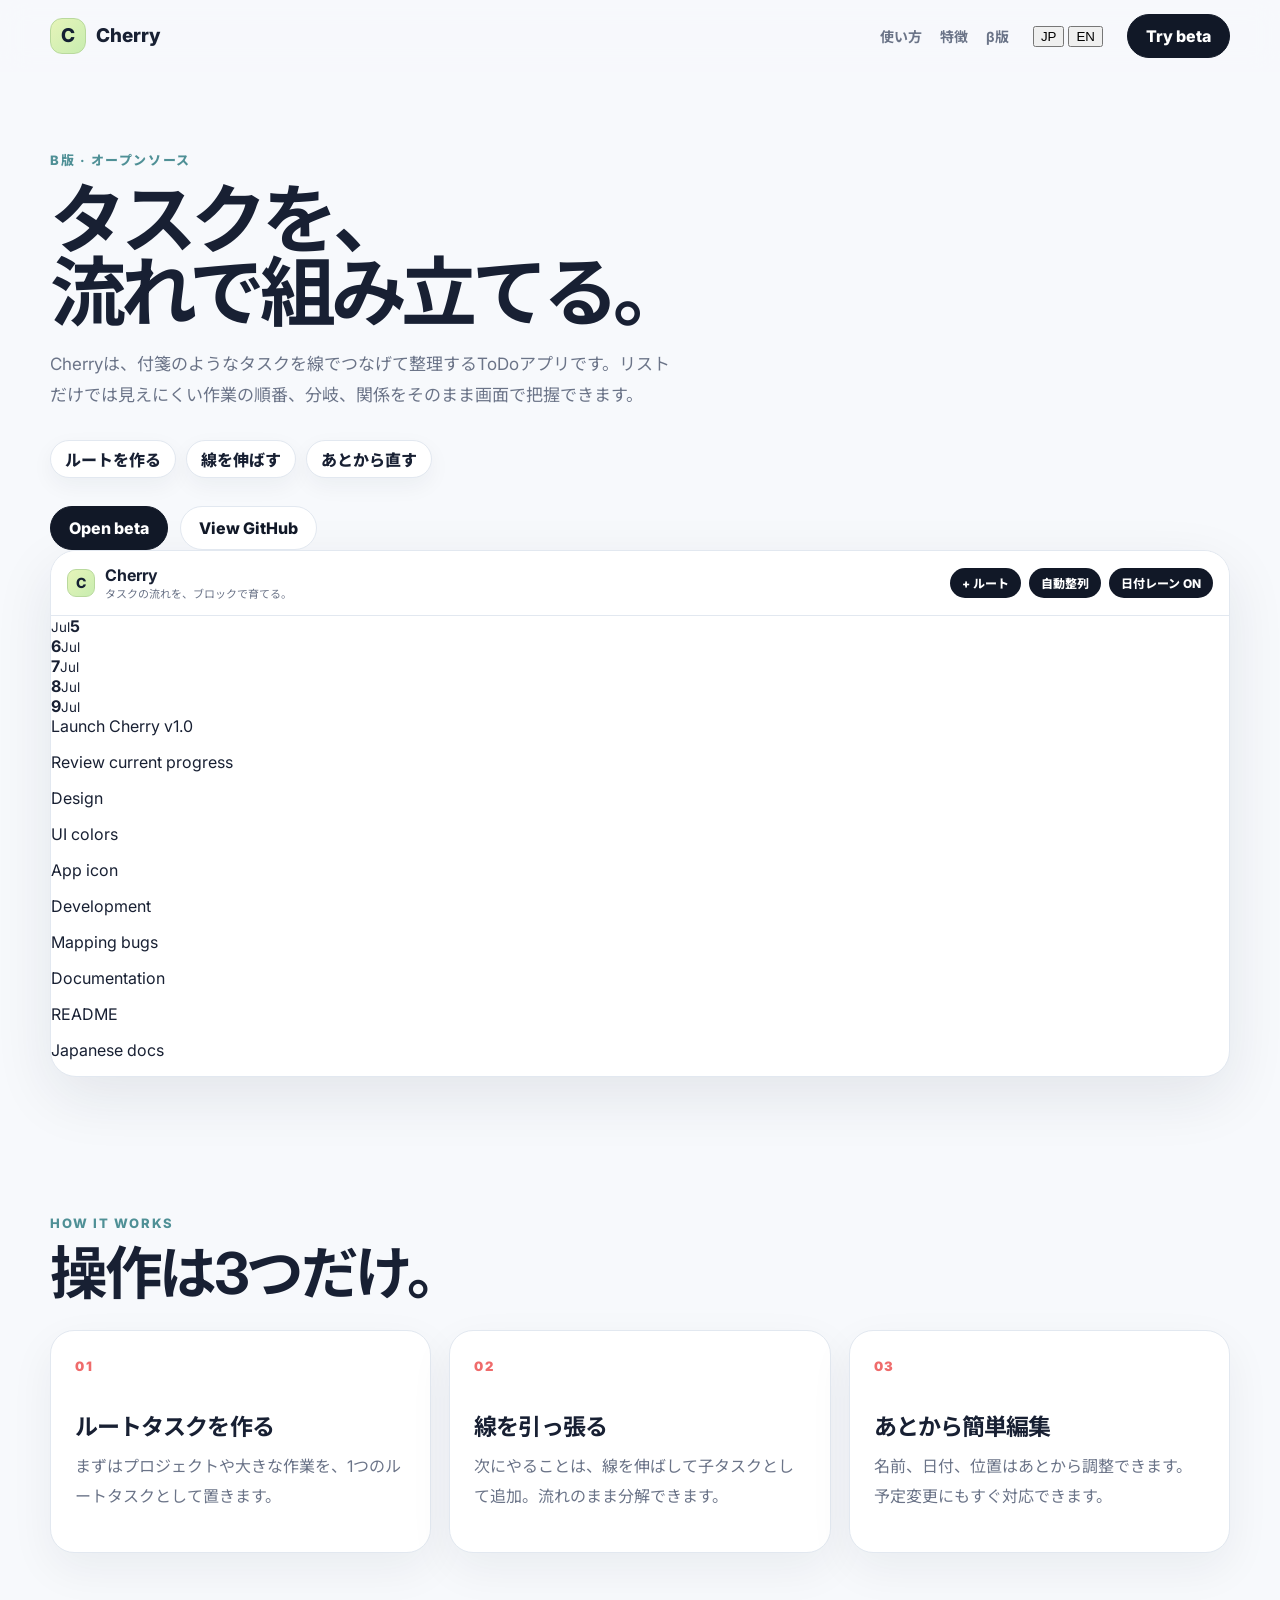
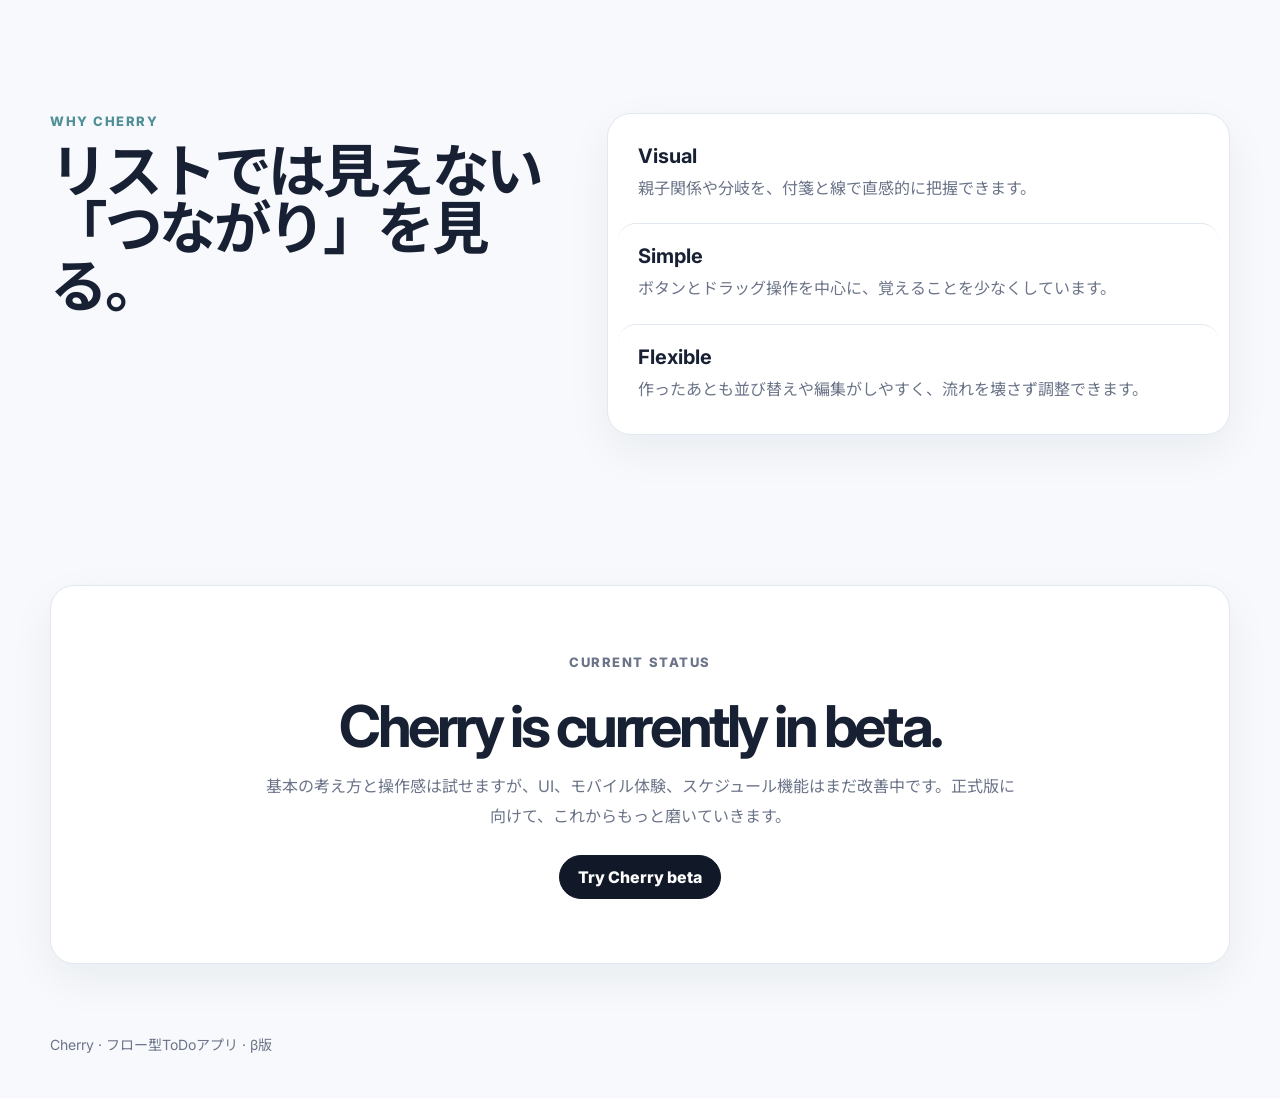
==== commit 3a85d34e: "Fix layout and add language switcher" ====
--- a/index.html
+++ b/index.html
@@ -1,10 +1,10 @@
 <!doctype html>
-<html lang="ja">
+<html lang="ja" data-lang="ja">
   <head>
     <meta charset="utf-8" />
     <meta name="viewport" content="width=device-width, initial-scale=1" />
     <title>Cherry — Flow based Todo app</title>
-    <meta name="description" content="Cherryは、タスクをリストではなく流れで整理する、シンプルで直感的なフロー型ToDoアプリです。現在はβ版です。" />
+    <meta name="description" content="Cherry is a simple flow-based todo app. Create a root task, pull a line, and grow tasks visually. Currently in beta." />
     <meta name="theme-color" content="#f7f9fc" />
     <meta property="og:title" content="Cherry — Flow based Todo app" />
     <meta property="og:description" content="Create a root task, pull a line, and grow your tasks as a flow. Cherry is currently in beta." />
@@ -21,137 +21,96 @@
         <span>Cherry</span>
       </a>
       <nav class="nav-links" aria-label="Primary navigation">
-        <a href="#how">How it works</a>
-        <a href="#features">Features</a>
-        <a href="#beta">Beta</a>
+        <a href="#how" data-i18n="navHow">使い方</a>
+        <a href="#features" data-i18n="navFeatures">特徴</a>
+        <a href="#beta" data-i18n="navBeta">β版</a>
       </nav>
-      <a class="header-button" href="https://fugu0141.github.io/Cherry-ToDo/">Try beta</a>
+      <div class="language-switch" role="group" aria-label="Language switcher">
+        <button type="button" data-lang-button="ja" aria-pressed="true">JP</button>
+        <button type="button" data-lang-button="en" aria-pressed="false">EN</button>
+      </div>
+      <a class="header-button" href="https://fugu0141.github.io/Cherry-ToDo/" data-i18n="tryBeta">Try beta</a>
     </header>
 
     <main id="top">
-      <section class="hero section-wrap">
+      <section class="hero">
         <div class="hero-copy reveal">
-          <p class="eyebrow">β version · open-source</p>
-          <h1>タスクを、流れで組み立てる。</h1>
-          <p class="lead">
-            Cherryは、付箋のようなタスクを線でつなげて整理するToDoアプリです。リストだけでは見えにくい作業の順番、分岐、関係をそのまま画面で把握できます。
-          </p>
+          <p class="eyebrow" data-i18n="eyebrow">β版 · オープンソース</p>
+          <h1 class="hero-title" data-i18n-html="heroTitle">タスクを、<br />流れで組み立てる。</h1>
+          <p class="lead" data-i18n="heroLead">Cherryは、付箋のようなタスクを線でつなげて整理するToDoアプリです。リストだけでは見えにくい作業の順番、分岐、関係をそのまま画面で把握できます。</p>
           <div class="hero-points" aria-label="Cherry basic operation">
-            <span>ルートを作る</span>
-            <span>線を伸ばす</span>
-            <span>あとから直す</span>
+            <span data-i18n="pointRoot">ルートを作る</span>
+            <span data-i18n="pointLine">線を伸ばす</span>
+            <span data-i18n="pointEdit">あとから直す</span>
           </div>
           <div class="actions">
-            <a class="button primary" href="https://fugu0141.github.io/Cherry-ToDo/">Open beta</a>
-            <a class="button secondary" href="https://github.com/Fugu0141/Cherry-ToDo">View GitHub</a>
+            <a class="button primary" href="https://fugu0141.github.io/Cherry-ToDo/" data-i18n="openBeta">Open beta</a>
+            <a class="button secondary" href="https://github.com/Fugu0141/Cherry-ToDo" data-i18n="viewGitHub">View GitHub</a>
           </div>
         </div>
 
         <div class="hero-board reveal" aria-label="Cherry board preview">
           <div class="browser-bar">
-            <div class="app-title"><span class="logo small">C</span><strong>Cherry</strong><small>タスクの流れを、ブロックで育てる。</small></div>
+            <div class="app-title">
+              <span class="logo small">C</span>
+              <div><strong>Cherry</strong><small data-i18n="appTagline">タスクの流れを、ブロックで育てる。</small></div>
+            </div>
             <div class="toolbar-pills"><span>+ ルート</span><span>自動整列</span><span>日付レーン ON</span></div>
           </div>
-          <svg class="board-shot" viewBox="0 0 1200 640" role="img" aria-label="A Cherry board with date lanes, sticky task blocks, and connector lines">
-            <defs>
-              <filter id="cardShadow" x="-20%" y="-20%" width="140%" height="140%">
-                <feDropShadow dx="0" dy="10" stdDeviation="10" flood-color="#1b2740" flood-opacity="0.12" />
-              </filter>
-            </defs>
-            <rect width="1200" height="640" rx="18" fill="#f3f6fb" />
-            <rect x="70" y="0" width="190" height="640" fill="#e5f7fb" />
-            <g stroke="#c7d0dc" stroke-width="2">
-              <line x1="260" y1="0" x2="260" y2="640" />
-              <line x1="450" y1="0" x2="450" y2="640" />
-              <line x1="640" y1="0" x2="640" y2="640" />
-              <line x1="830" y1="0" x2="830" y2="640" />
-              <line x1="1020" y1="0" x2="1020" y2="640" />
-              <line x1="0" y1="190" x2="1200" y2="190" />
-              <line x1="0" y1="305" x2="1200" y2="305" />
-              <line x1="0" y1="420" x2="1200" y2="420" />
-            </g>
-            <line x1="72" y1="0" x2="72" y2="640" stroke="#5ec8d4" stroke-width="2" />
-            <g class="date-card">
-              <rect x="86" y="16" width="62" height="50" rx="8" fill="#ffffff" />
-              <text x="99" y="34">Jul</text><text x="100" y="57" class="date-big">5</text>
-              <rect x="278" y="16" width="62" height="50" rx="8" fill="#ffffff" />
-              <text x="289" y="57" class="date-big dark">6</text><text x="290" y="34">Jul</text>
-              <rect x="468" y="16" width="62" height="50" rx="8" fill="#ffffff" />
-              <text x="479" y="57" class="date-big dark">7</text><text x="480" y="34">Jul</text>
-              <rect x="658" y="16" width="62" height="50" rx="8" fill="#ffffff" />
-              <text x="669" y="57" class="date-big dark">8</text><text x="670" y="34">Jul</text>
-              <rect x="848" y="16" width="62" height="50" rx="8" fill="#ffffff" />
-              <text x="859" y="57" class="date-big dark">9</text><text x="860" y="34">Jul</text>
-            </g>
-            <g stroke="#9aa6b8" stroke-width="2" fill="none">
-              <path d="M220 135 H325 V220 H660" />
-              <path d="M325 135 H420 V305 H660" />
-              <path d="M785 275 H850" />
-              <path d="M785 360 H850" />
-              <path d="M785 445 H850 V530 H1015" />
-              <path d="M975 275 H1010" stroke-dasharray="6 8" />
-            </g>
-            <g filter="url(#cardShadow)" class="task-card-svg">
-              <rect x="90" y="95" width="135" height="62" fill="#fff3b8" stroke="#d6c985" /><rect x="90" y="95" width="7" height="62" fill="#76ccd0" /><text x="110" y="132">Launch Cherry v1.0</text>
-              <rect x="280" y="95" width="132" height="62" fill="#fff3b8" stroke="#d6c985" /><rect x="280" y="95" width="7" height="62" fill="#b9e0ce" /><text x="306" y="124">Review current</text><text x="326" y="142">progress</text>
-              <rect x="665" y="245" width="132" height="62" fill="#fff3b8" stroke="#d6c985" /><rect x="665" y="245" width="7" height="62" fill="#b9e0ce" /><text x="710" y="282">Design</text>
-              <rect x="855" y="245" width="132" height="62" fill="#fff3b8" stroke="#d6c985" /><rect x="855" y="245" width="7" height="62" fill="#b9e0ce" /><text x="900" y="282">UI colors</text>
-              <rect x="1045" y="245" width="132" height="62" fill="#fff3b8" stroke="#d6c985" /><rect x="1045" y="245" width="7" height="62" fill="#b9e0ce" /><text x="1090" y="282">App icon</text>
-              <rect x="665" y="330" width="132" height="62" fill="#fff3b8" stroke="#d6c985" /><rect x="665" y="330" width="7" height="62" fill="#b9e0ce" /><text x="698" y="367">Development</text>
-              <rect x="855" y="330" width="132" height="62" fill="#fff3b8" stroke="#d6c985" /><rect x="855" y="330" width="7" height="62" fill="#b9e0ce" /><text x="891" y="367">Mapping bugs</text>
-              <rect x="665" y="415" width="132" height="62" fill="#fff3b8" stroke="#d6c985" /><rect x="665" y="415" width="7" height="62" fill="#b9e0ce" /><text x="692" y="452">Documentation</text>
-              <rect x="855" y="415" width="132" height="62" fill="#fff3b8" stroke="#d6c985" /><rect x="855" y="415" width="7" height="62" fill="#b9e0ce" /><text x="902" y="452">README</text>
-              <rect x="855" y="500" width="132" height="62" fill="#fff3b8" stroke="#d6c985" /><rect x="855" y="500" width="7" height="62" fill="#b9e0ce" /><text x="886" y="537">Japanese docs</text>
-            </g>
-          </svg>
+          <div class="board-canvas" role="img" aria-label="Cherry board with date lanes, sticky task blocks, and connector lines">
+            <div class="date-band active"></div>
+            <div class="date-band b2"></div>
+            <div class="date-band b3"></div>
+            <div class="date-band b4"></div>
+            <div class="date-band b5"></div>
+            <div class="date-badge d1"><small>Jul</small><strong>5</strong></div>
+            <div class="date-badge d2"><strong>6</strong><small>Jul</small></div>
+            <div class="date-badge d3"><strong>7</strong><small>Jul</small></div>
+            <div class="date-badge d4"><strong>8</strong><small>Jul</small></div>
+            <div class="date-badge d5"><strong>9</strong><small>Jul</small></div>
+            <div class="board-line row r1"></div><div class="board-line row r2"></div><div class="board-line row r3"></div>
+            <div class="flow-line h l1"></div><div class="flow-line v l2"></div><div class="flow-line h l3"></div><div class="flow-line h l4"></div><div class="flow-line v l5"></div><div class="flow-line h l6 dashed"></div>
+            <article class="task-card root c1"><span></span><p data-i18n="taskLaunch">Launch Cherry v1.0</p></article>
+            <article class="task-card c2"><span></span><p data-i18n="taskReview">Review current progress</p></article>
+            <article class="task-card c3"><span></span><p data-i18n="taskDesign">Design</p></article>
+            <article class="task-card c4"><span></span><p data-i18n="taskColors">UI colors</p></article>
+            <article class="task-card c5"><span></span><p data-i18n="taskIcon">App icon</p></article>
+            <article class="task-card c6"><span></span><p data-i18n="taskDev">Development</p></article>
+            <article class="task-card c7"><span></span><p data-i18n="taskBugs">Mapping bugs</p></article>
+            <article class="task-card c8"><span></span><p data-i18n="taskDocs">Documentation</p></article>
+            <article class="task-card c9"><span></span><p>README</p></article>
+            <article class="task-card c10"><span></span><p data-i18n="taskJaDocs">Japanese docs</p></article>
+          </div>
         </div>
       </section>
 
       <section id="how" class="section-block">
-        <div class="section-heading reveal">
-          <p class="eyebrow">How it works</p>
-          <h2>操作は3つだけ。</h2>
-        </div>
+        <div class="section-heading reveal"><p class="eyebrow" data-i18n="howEyebrow">How it works</p><h2 data-i18n="howTitle">操作は3つだけ。</h2></div>
         <div class="steps-grid">
-          <article class="step-card reveal">
-            <span>01</span>
-            <h3>ルートタスクを作る</h3>
-            <p>まずはプロジェクトや大きな作業を、1つのルートタスクとして置きます。</p>
-          </article>
-          <article class="step-card reveal">
-            <span>02</span>
-            <h3>線を引っ張る</h3>
-            <p>次にやることは、線を伸ばして子タスクとして追加。流れのまま分解できます。</p>
-          </article>
-          <article class="step-card reveal">
-            <span>03</span>
-            <h3>あとから簡単編集</h3>
-            <p>名前、日付、位置はあとから調整できます。予定変更にもすぐ対応できます。</p>
-          </article>
+          <article class="step-card reveal"><span>01</span><h3 data-i18n="step1Title">ルートタスクを作る</h3><p data-i18n="step1Text">まずはプロジェクトや大きな作業を、1つのルートタスクとして置きます。</p></article>
+          <article class="step-card reveal"><span>02</span><h3 data-i18n="step2Title">線を引っ張る</h3><p data-i18n="step2Text">次にやることは、線を伸ばして子タスクとして追加。流れのまま分解できます。</p></article>
+          <article class="step-card reveal"><span>03</span><h3 data-i18n="step3Title">あとから簡単編集</h3><p data-i18n="step3Text">名前、日付、位置はあとから調整できます。予定変更にもすぐ対応できます。</p></article>
         </div>
       </section>
 
       <section id="features" class="section-block split-block">
-        <div class="section-heading reveal">
-          <p class="eyebrow">Why Cherry</p>
-          <h2>リストでは見えない「つながり」を見る。</h2>
-        </div>
+        <div class="section-heading reveal"><p class="eyebrow" data-i18n="featuresEyebrow">Why Cherry</p><h2 data-i18n="featuresTitle">リストでは見えない「つながり」を見る。</h2></div>
         <div class="feature-list reveal">
-          <div><strong>Visual</strong><p>親子関係や分岐を、付箋と線で直感的に把握できます。</p></div>
-          <div><strong>Simple</strong><p>ボタンとドラッグ操作を中心に、覚えることを少なくしています。</p></div>
-          <div><strong>Flexible</strong><p>作ったあとも並び替えや編集がしやすく、流れを壊さず調整できます。</p></div>
+          <div><strong>Visual</strong><p data-i18n="featureVisual">親子関係や分岐を、付箋と線で直感的に把握できます。</p></div>
+          <div><strong>Simple</strong><p data-i18n="featureSimple">ボタンとドラッグ操作を中心に、覚えることを少なくしています。</p></div>
+          <div><strong>Flexible</strong><p data-i18n="featureFlexible">作ったあとも並び替えや編集がしやすく、流れを壊さず調整できます。</p></div>
         </div>
       </section>
 
       <section id="beta" class="beta-box reveal">
-        <p class="eyebrow">Current status</p>
-        <h2>Cherry is currently in beta.</h2>
-        <p>基本の考え方と操作感は試せますが、UI、モバイル体験、スケジュール機能はまだ改善中です。正式版に向けて、これからもっと磨いていきます。</p>
-        <div class="actions center"><a class="button primary" href="https://fugu0141.github.io/Cherry-ToDo/">Try Cherry beta</a></div>
+        <p class="eyebrow" data-i18n="statusEyebrow">Current status</p>
+        <h2 data-i18n="betaTitle">Cherry is currently in beta.</h2>
+        <p data-i18n="betaText">基本の考え方と操作感は試せますが、UI、モバイル体験、スケジュール機能はまだ改善中です。正式版に向けて、これからもっと磨いていきます。</p>
+        <div class="actions center"><a class="button primary" href="https://fugu0141.github.io/Cherry-ToDo/" data-i18n="tryCherryBeta">Try Cherry beta</a></div>
       </section>
     </main>
 
-    <footer class="site-footer">Cherry · Flow based Todo app · β version</footer>
+    <footer class="site-footer" data-i18n="footer">Cherry · フロー型ToDoアプリ · β版</footer>
     <script src="./script.js"></script>
   </body>
 </html>
--- a/styles.css
+++ b/styles.css
@@ -1,19 +1,15 @@
 :root {
-  --bg: #f6f7fb;
+  --bg: #f7f9fc;
   --surface: #ffffff;
-  --surface-soft: #f1f4fb;
-  --line: #d9dfeb;
-  --text: #151b2b;
-  --muted: #5f6880;
-  --navy: #1f2a44;
-  --navy-2: #2c3960;
-  --accent: #ff6579;
-  --accent-soft: #ffe4e8;
-  --board: #e2f5fb;
-  --sticky: #f7e69a;
-  --sticky-border: #45506d;
-  --shadow: 0 18px 45px rgba(25, 34, 64, 0.08);
-  --radius: 24px;
+  --text: #182033;
+  --muted: #6b7488;
+  --line: #e2e8f0;
+  --navy: #111827;
+  --navy-soft: #1f2937;
+  --accent: #79cbd0;
+  --cherry: #ef6b6b;
+  --cream: #fff4bd;
+  --shadow: 0 20px 60px rgba(24, 32, 51, 0.09);
 }
 
 * { box-sizing: border-box; }
@@ -24,495 +20,301 @@
   background: var(--bg);
   color: var(--text);
 }
-
 a { color: inherit; text-decoration: none; }
-.container { width: min(1120px, calc(100% - 32px)); margin: 0 auto; }
 
 .site-header {
   position: sticky;
   top: 0;
   z-index: 20;
-  background: rgba(246, 247, 251, 0.85);
-  backdrop-filter: blur(12px);
+  display: flex;
+  align-items: center;
+  gap: 24px;
+  min-height: 72px;
+  padding: 0 max(20px, calc((100vw - 1180px) / 2));
+  background: rgba(247, 249, 252, 0.86);
   border-bottom: 1px solid transparent;
-  transition: border-color 180ms ease, box-shadow 180ms ease;
+  backdrop-filter: blur(14px);
 }
 .site-header.is-scrolled {
-  border-color: rgba(31, 42, 68, 0.08);
-  box-shadow: 0 8px 24px rgba(25, 34, 64, 0.05);
-}
-.header-inner,
-.footer-inner {
-  display: flex;
-  align-items: center;
-  justify-content: space-between;
-  gap: 16px;
-}
-.header-inner { min-height: 74px; }
-
+  border-color: var(--line);
+  box-shadow: 0 8px 24px rgba(24, 32, 51, 0.04);
+}
 .brand {
   display: inline-flex;
   align-items: center;
-  gap: 12px;
-  font-weight: 800;
-  letter-spacing: -0.04em;
-}
-.brand-icon,
-.app-icon {
-  display: grid;
+  gap: 10px;
+  margin-right: auto;
+  font-size: 19px;
+  font-weight: 800;
+}
+.logo {
+  display: inline-grid;
   place-items: center;
   width: 36px;
   height: 36px;
   border-radius: 12px;
-  background: linear-gradient(135deg, #d8f0a5, #b6e7af);
-  color: var(--navy);
-  font-weight: 800;
-}
-
-.nav-links,
-.header-actions,
-.hero-actions,
-.chip-row,
-.modal-actions,
-.simple-list,
-.hero-points {
-  display: flex;
-}
-.nav-links,
-.header-actions {
-  align-items: center;
-  gap: 10px;
-}
-.nav-links a {
+  background: linear-gradient(135deg, #e6f4b9, #c8edb0);
+  border: 1px solid #b9d99d;
+  color: #142033;
+  font-weight: 800;
+}
+.logo.small {
+  width: 28px;
+  height: 28px;
+  border-radius: 9px;
+  font-size: 14px;
+}
+.nav-links {
+  display: flex;
+  gap: 18px;
   color: var(--muted);
-  font-weight: 600;
   font-size: 14px;
-}
-
+  font-weight: 700;
+}
+.header-button,
 .button {
   display: inline-flex;
   align-items: center;
   justify-content: center;
-  min-height: 48px;
+  min-height: 44px;
   padding: 0 18px;
   border-radius: 999px;
-  font-weight: 700;
+  font-weight: 800;
   border: 1px solid var(--line);
-  transition: transform 160ms ease, box-shadow 160ms ease, background 160ms ease;
-}
-.button.small { min-height: 40px; padding: 0 14px; font-size: 14px; }
-.button:hover {
-  transform: translateY(-1px);
-  box-shadow: 0 10px 24px rgba(25, 34, 64, 0.08);
-}
-.button.primary { background: var(--navy); border-color: var(--navy); color: #fff; }
-.button.ghost { background: #fff; color: var(--navy); }
-
-.hero { padding: 64px 0 32px; }
-.hero-grid {
+}
+.header-button,
+.button.primary {
+  background: var(--navy);
+  border-color: var(--navy);
+  color: #fff;
+}
+.button.secondary {
+  background: #fff;
+  color: var(--navy);
+}
+
+main {
+  width: min(1180px, calc(100% - 40px));
+  margin: 0 auto;
+}
+.section-wrap {
   display: grid;
-  grid-template-columns: minmax(0, 1fr) minmax(380px, 0.95fr);
-  gap: 48px;
-  align-items: center;
-}
-.eyebrow-row {
-  display: flex;
-  align-items: center;
-  gap: 14px;
+  grid-template-columns: minmax(0, 0.8fr) minmax(520px, 1.2fr);
+  gap: 44px;
+  align-items: center;
+}
+.hero { padding: 78px 0 58px; }
+.eyebrow {
+  margin: 0 0 14px;
+  color: #4f9096;
+  font-size: 13px;
+  font-weight: 800;
+  letter-spacing: 0.12em;
+  text-transform: uppercase;
+}
+h1, h2, h3, p { margin-top: 0; }
+h1 {
   margin-bottom: 20px;
-}
-.pill {
-  display: inline-flex;
-  align-items: center;
-  min-height: 32px;
-  padding: 0 12px;
-  border-radius: 999px;
-  font-size: 13px;
-  font-weight: 700;
-}
-.beta-pill { background: var(--accent-soft); color: #ad3047; }
-.eyebrow-text,
-.section-kicker {
-  color: var(--muted);
-  font-size: 13px;
-  font-weight: 700;
-  letter-spacing: 0.08em;
-  text-transform: uppercase;
-}
-
-h1, h2, h3, h4, p { margin-top: 0; }
-h1 {
-  margin-bottom: 18px;
-  font-size: clamp(42px, 6.3vw, 74px);
-  line-height: 0.95;
+  font-size: clamp(44px, 6vw, 76px);
+  line-height: 0.96;
   letter-spacing: -0.07em;
 }
 h2 {
-  margin-bottom: 14px;
-  font-size: clamp(32px, 4.2vw, 52px);
+  margin-bottom: 16px;
+  font-size: clamp(34px, 4.5vw, 58px);
   line-height: 1;
-  letter-spacing: -0.055em;
+  letter-spacing: -0.06em;
 }
 h3 {
   margin-bottom: 10px;
-  font-size: 28px;
-  line-height: 1.1;
+  font-size: 23px;
   letter-spacing: -0.04em;
 }
-h4 { margin-bottom: 16px; font-size: 18px; }
-
-.hero-lead,
-.section-head p,
-.cta-box p,
-.simple-list p,
-.step-meta p {
+.lead,
+.step-card p,
+.feature-list p,
+.beta-box p {
   color: var(--muted);
-  line-height: 1.8;
-}
+  line-height: 1.85;
+}
+.lead { max-width: 630px; font-size: 17px; }
 .hero-points {
+  display: flex;
   flex-wrap: wrap;
   gap: 10px;
-  padding: 0;
-  margin: 24px 0 28px;
-  list-style: none;
-}
-.hero-points li {
-  padding: 10px 14px;
+  margin: 28px 0;
+}
+.hero-points span {
+  display: inline-flex;
+  align-items: center;
+  min-height: 38px;
+  padding: 0 14px;
   border-radius: 999px;
   background: #fff;
   border: 1px solid var(--line);
-  box-shadow: 0 6px 18px rgba(25, 34, 64, 0.04);
-  font-weight: 600;
-}
-.hero-actions { gap: 12px; flex-wrap: wrap; }
-.hero-actions.centered { justify-content: center; }
-
-.phone {
-  padding: 14px;
-  border-radius: 34px;
-  background: #1c2235;
-  box-shadow: 0 30px 60px rgba(25, 34, 64, 0.16);
-}
-.phone-large { max-width: 470px; margin-left: auto; }
-.app-window {
+  box-shadow: 0 8px 22px rgba(24, 32, 51, 0.05);
+  font-weight: 800;
+}
+.actions {
+  display: flex;
+  flex-wrap: wrap;
+  gap: 12px;
+}
+.actions.center { justify-content: center; }
+
+.hero-board {
   overflow: hidden;
-  border-radius: 24px;
-  background: var(--surface);
-}
-.app-head {
-  padding: 18px 18px 16px;
-  background: #fff;
-  border-bottom: 1px solid #eef1f6;
-}
-.app-head.compact { padding: 14px; }
+  border-radius: 26px;
+  background: #fff;
+  border: 1px solid var(--line);
+  box-shadow: var(--shadow);
+}
+.browser-bar {
+  display: flex;
+  align-items: center;
+  justify-content: space-between;
+  gap: 16px;
+  padding: 14px 16px;
+  background: #fff;
+  border-bottom: 1px solid var(--line);
+}
 .app-title {
   display: flex;
   align-items: center;
-  gap: 12px;
-  margin-bottom: 14px;
-}
-.app-title.small { margin-bottom: 10px; }
-.app-title strong { display: block; font-size: 18px; }
-.app-title.small strong { font-size: 16px; }
-.app-title p {
-  margin: 4px 0 0;
-  color: var(--muted);
-  font-size: 13px;
-}
-.chip-row { flex-wrap: wrap; gap: 8px; }
-.chip-row.two .chip { min-width: 92px; }
-.chip {
-  display: inline-flex;
-  align-items: center;
-  justify-content: center;
-  min-height: 34px;
-  padding: 0 14px;
+  gap: 10px;
+}
+.app-title strong { display: block; font-size: 16px; }
+.app-title small { display: block; color: var(--muted); font-size: 11px; }
+.toolbar-pills {
+  display: flex;
+  gap: 8px;
+  flex-wrap: wrap;
+  justify-content: flex-end;
+}
+.toolbar-pills span {
+  display: inline-flex;
+  align-items: center;
+  min-height: 30px;
+  padding: 0 12px;
   border-radius: 999px;
   background: var(--navy);
   color: #fff;
-  font-size: 13px;
+  font-size: 12px;
+  font-weight: 800;
+}
+.board-shot {
+  display: block;
+  width: 100%;
+  height: auto;
+  background: #f3f6fb;
+}
+.date-card text {
+  fill: #7a86a0;
+  font-size: 10px;
   font-weight: 700;
 }
-.chip.strong { background: var(--navy-2); }
-
-.board {
-  position: relative;
-  min-height: 420px;
-  background: linear-gradient(#ffffff 0 22%, var(--board) 22% 62%, #ffffff 62%);
-}
-.board-hero { min-height: 520px; }
-.board-step { min-height: 410px; }
-.lane {
-  position: absolute;
-  left: 0;
-  right: 0;
-  height: 2px;
-  background: rgba(61, 81, 111, 0.4);
-}
-.lane-top { top: 58%; }
-.lane-bottom { top: 80%; }
-.day-tag {
-  position: absolute;
-  left: 18px;
-  top: 114px;
-  z-index: 2;
-  width: 56px;
-  padding: 10px 0;
-  border-radius: 14px;
-  background: #fff;
-  border: 1px solid #eef1f6;
-  text-align: center;
-  color: var(--muted);
-  font-size: 12px;
-  box-shadow: 0 10px 24px rgba(25, 34, 64, 0.05);
-}
-.day-tag strong {
-  font-size: 30px;
-  line-height: 1;
-  color: #4b59df;
-}
-.task {
-  position: absolute;
-  display: flex;
-  align-items: center;
-  gap: 8px;
-  min-width: 150px;
-  min-height: 62px;
-  padding: 0 16px;
-  border: 2px solid var(--sticky-border);
-  background: var(--sticky);
-  color: #22293f;
-  font-weight: 700;
-  box-shadow: 0 10px 24px rgba(25, 34, 64, 0.08);
-}
-.task .bar {
-  width: 8px;
-  align-self: stretch;
-  margin: -2px 0 -2px -16px;
-  background: #45bdd1;
-  border-right: 2px solid var(--sticky-border);
-}
-.task .label { line-height: 1.35; }
-.root-task { min-width: 180px; }
-.task-a { left: 108px; top: 128px; }
-.task-b { left: 108px; top: 252px; }
-.task-c { left: 265px; top: 252px; min-width: 164px; }
-.task-d { left: 265px; top: 366px; min-width: 164px; }
-.connector { position: absolute; background: #5669f6; }
-.connector-main {
-  left: 236px;
-  top: 190px;
-  width: 4px;
-  height: 94px;
-  background: rgba(79, 89, 111, 0.45);
-}
-.connector-branch { left: 236px; top: 282px; width: 154px; height: 4px; }
-.mini-map {
-  position: absolute;
-  right: 16px;
-  top: 16px;
-  padding: 8px 10px;
-  border-radius: 16px;
-  background: rgba(255, 255, 255, 0.9);
-  border: 1px solid #eef1f6;
-  color: var(--muted);
-  font-size: 11px;
-  font-weight: 700;
-}
-
-.steps,
-.simple-points,
-.cta-section { padding: 64px 0; }
-.section-head {
-  max-width: 760px;
-  margin-bottom: 26px;
-}
-.step-grid {
+.date-card .date-big {
+  fill: #5aa8b4;
+  font-size: 26px;
+  font-weight: 500;
+}
+.date-card .dark { fill: #182033; }
+.task-card-svg text {
+  fill: #263142;
+  font-size: 16px;
+  text-anchor: middle;
+  dominant-baseline: middle;
+}
+
+.section-block { padding: 80px 0; }
+.section-heading { max-width: 680px; }
+.steps-grid {
   display: grid;
   grid-template-columns: repeat(3, 1fr);
-  gap: 20px;
+  gap: 18px;
+  margin-top: 28px;
 }
 .step-card,
-.simple-card,
-.cta-box {
-  background: #fff;
-  border: 1px solid #e7ebf2;
-  border-radius: var(--radius);
-  box-shadow: var(--shadow);
-}
-.step-card {
-  display: flex;
-  flex-direction: column;
-  gap: 18px;
-  padding: 22px;
-}
-.step-meta { min-height: 150px; }
-.step-number {
-  display: inline-block;
-  margin-bottom: 14px;
-  color: var(--accent);
-  font-size: 12px;
-  font-weight: 800;
-  letter-spacing: 0.12em;
-}
-.step-phone { margin-top: auto; }
-.board-step-1 .center-task {
-  left: 50%;
-  top: 152px;
-  transform: translateX(-50%);
-}
-.board-step-2 .root-left { left: 18px; top: 98px; }
-.board-step-2 .child-mid { left: 18px; top: 216px; }
-.board-step-2 .child-right { right: 18px; top: 216px; min-width: 146px; }
-.drag-line { left: 96px; top: 160px; width: 4px; height: 72px; }
-.child-line { left: 96px; top: 230px; width: 230px; height: 4px; }
-.floating-plus {
-  position: absolute;
-  right: 20px;
-  bottom: 20px;
+.feature-list,
+.beta-box {
+  background: #fff;
+  border: 1px solid var(--line);
+  border-radius: 24px;
+  box-shadow: 0 16px 45px rgba(24, 32, 51, 0.06);
+}
+.step-card { padding: 24px; }
+.step-card span {
+  display: inline-flex;
+  margin-bottom: 34px;
+  color: var(--cherry);
+  font-size: 13px;
+  font-weight: 900;
+  letter-spacing: 0.14em;
+}
+.split-block {
   display: grid;
-  place-items: center;
-  width: 54px;
-  height: 54px;
-  border-radius: 50%;
-  background: #6d63ff;
-  color: #fff;
-  font-size: 32px;
-  line-height: 1;
-  box-shadow: 0 14px 26px rgba(70, 80, 160, 0.28);
-}
-.board-step-3 .edit-source { left: 18px; top: 120px; min-width: 154px; }
-.edit-modal {
-  position: absolute;
-  left: 18px;
-  right: 18px;
-  top: 88px;
-  padding: 18px;
-  border-radius: 22px;
-  background: rgba(255, 255, 255, 0.97);
-  border: 1px solid #e7ebf2;
-  box-shadow: 0 18px 36px rgba(25, 34, 64, 0.12);
-}
-.edit-modal label {
-  display: block;
-  margin: 14px 0 8px;
-  color: var(--muted);
-  font-size: 13px;
-  font-weight: 700;
-}
-.field {
-  display: flex;
-  align-items: center;
-  min-height: 46px;
-  padding: 0 14px;
-  border-radius: 14px;
-  border: 1px solid #dbe1ea;
-  background: #fff;
-  font-weight: 600;
-}
-.field.active { border-width: 2px; border-color: var(--navy); }
-.modal-actions { gap: 12px; margin-top: 16px; }
-.modal-btn {
-  flex: 1;
-  display: inline-flex;
-  align-items: center;
-  justify-content: center;
-  min-height: 42px;
-  border-radius: 999px;
-  background: var(--navy);
-  color: #fff;
-  font-size: 14px;
-  font-weight: 700;
-}
-.modal-btn.muted { background: #eef1f6; color: var(--navy); }
-
-.simple-card {
+  grid-template-columns: minmax(0, 0.85fr) minmax(360px, 1fr);
+  gap: 28px;
+  align-items: start;
+}
+.feature-list {
   display: grid;
-  grid-template-columns: minmax(0, 0.95fr) minmax(0, 1.05fr);
-  gap: 28px;
-  padding: 30px;
-}
-.simple-list {
-  gap: 16px;
-  flex-direction: column;
-}
-.simple-list div {
-  padding: 18px;
+  gap: 0;
+  padding: 10px;
+}
+.feature-list div {
+  padding: 20px;
   border-radius: 18px;
-  background: var(--surface-soft);
-}
-.simple-list strong {
-  display: block;
-  margin-bottom: 8px;
-  font-size: 18px;
-}
-.simple-list p { margin-bottom: 0; }
-.cta-box { padding: 38px 26px; text-align: center; }
-.site-footer { padding: 16px 0 32px; }
-.footer-inner {
-  min-height: 56px;
+}
+.feature-list div + div { border-top: 1px solid var(--line); }
+.feature-list strong { display: block; margin-bottom: 6px; font-size: 20px; }
+.feature-list p { margin-bottom: 0; }
+.beta-box {
+  margin: 70px 0 42px;
+  padding: clamp(28px, 6vw, 64px);
+  text-align: center;
+}
+.beta-box p { max-width: 760px; margin: 0 auto 24px; }
+.site-footer {
+  width: min(1180px, calc(100% - 40px));
+  margin: 0 auto;
+  padding: 28px 0 44px;
   color: var(--muted);
   font-size: 14px;
 }
 .reveal {
   opacity: 0;
-  transform: translateY(16px);
-  transition: opacity 560ms ease, transform 560ms ease;
-}
-.reveal.is-visible { opacity: 1; transform: translateY(0); }
+  transform: translateY(14px);
+  transition: opacity 520ms ease, transform 520ms ease;
+}
+.reveal.is-visible { opacity: 1; transform: none; }
 
 @media (max-width: 980px) {
-  .hero-grid,
-  .simple-card,
-  .step-grid {
-    grid-template-columns: 1fr;
+  .section-wrap,
+  .split-block { grid-template-columns: 1fr; }
+  .steps-grid { grid-template-columns: 1fr; }
+  .hero { padding-top: 46px; }
+}
+@media (max-width: 720px) {
+  .site-header {
+    flex-wrap: wrap;
+    padding: 12px 18px;
+    gap: 12px;
   }
-  .phone-large { margin: 0 auto; }
-  .step-meta { min-height: unset; }
-  .simple-card { gap: 18px; }
-}
-
-@media (max-width: 720px) {
   .nav-links { display: none; }
-  .header-inner,
-  .footer-inner { flex-wrap: wrap; }
-  .header-inner { padding: 10px 0; }
-  .hero { padding-top: 36px; }
-  h1 { font-size: clamp(40px, 13vw, 56px); }
-  h2 { font-size: clamp(30px, 10vw, 40px); }
-  h3 { font-size: 24px; }
-  .hero-points,
-  .hero-actions,
-  .header-actions { width: 100%; }
-  .header-actions,
-  .hero-actions { flex-wrap: wrap; }
-  .button,
-  .button.small { flex: 1 1 160px; }
-  .phone { padding: 10px; border-radius: 28px; }
-  .board-hero { min-height: 470px; }
-  .task {
-    min-width: 124px;
-    min-height: 52px;
-    padding: 0 12px;
-    font-size: 14px;
-  }
-  .task .bar { margin-left: -12px; }
-  .task-a { left: 74px; top: 120px; }
-  .task-b { left: 74px; top: 228px; }
-  .task-c { left: 200px; top: 228px; }
-  .task-d { left: 200px; top: 330px; }
-  .connector-main { left: 185px; top: 174px; height: 78px; }
-  .connector-branch { left: 185px; top: 248px; width: 120px; }
-  .step-card,
-  .simple-card,
-  .cta-box { padding: 20px; }
-}
-
+  .header-button { margin-left: auto; }
+  main,
+  .site-footer { width: min(100% - 28px, 1180px); }
+  h1 { font-size: clamp(42px, 13vw, 58px); }
+  h2 { font-size: clamp(32px, 10vw, 44px); }
+  .browser-bar { align-items: flex-start; flex-direction: column; }
+  .toolbar-pills { justify-content: flex-start; }
+  .hero-board { border-radius: 20px; }
+  .board-shot { min-width: 760px; }
+  .hero-board { overflow-x: auto; }
+}
 @media (prefers-reduced-motion: reduce) {
   html { scroll-behavior: auto; }
-  *, *::before, *::after {
-    animation: none !important;
-    transition: none !important;
-  }
+  *, *::before, *::after { animation: none !important; transition: none !important; }
   .reveal { opacity: 1; transform: none; }
 }
